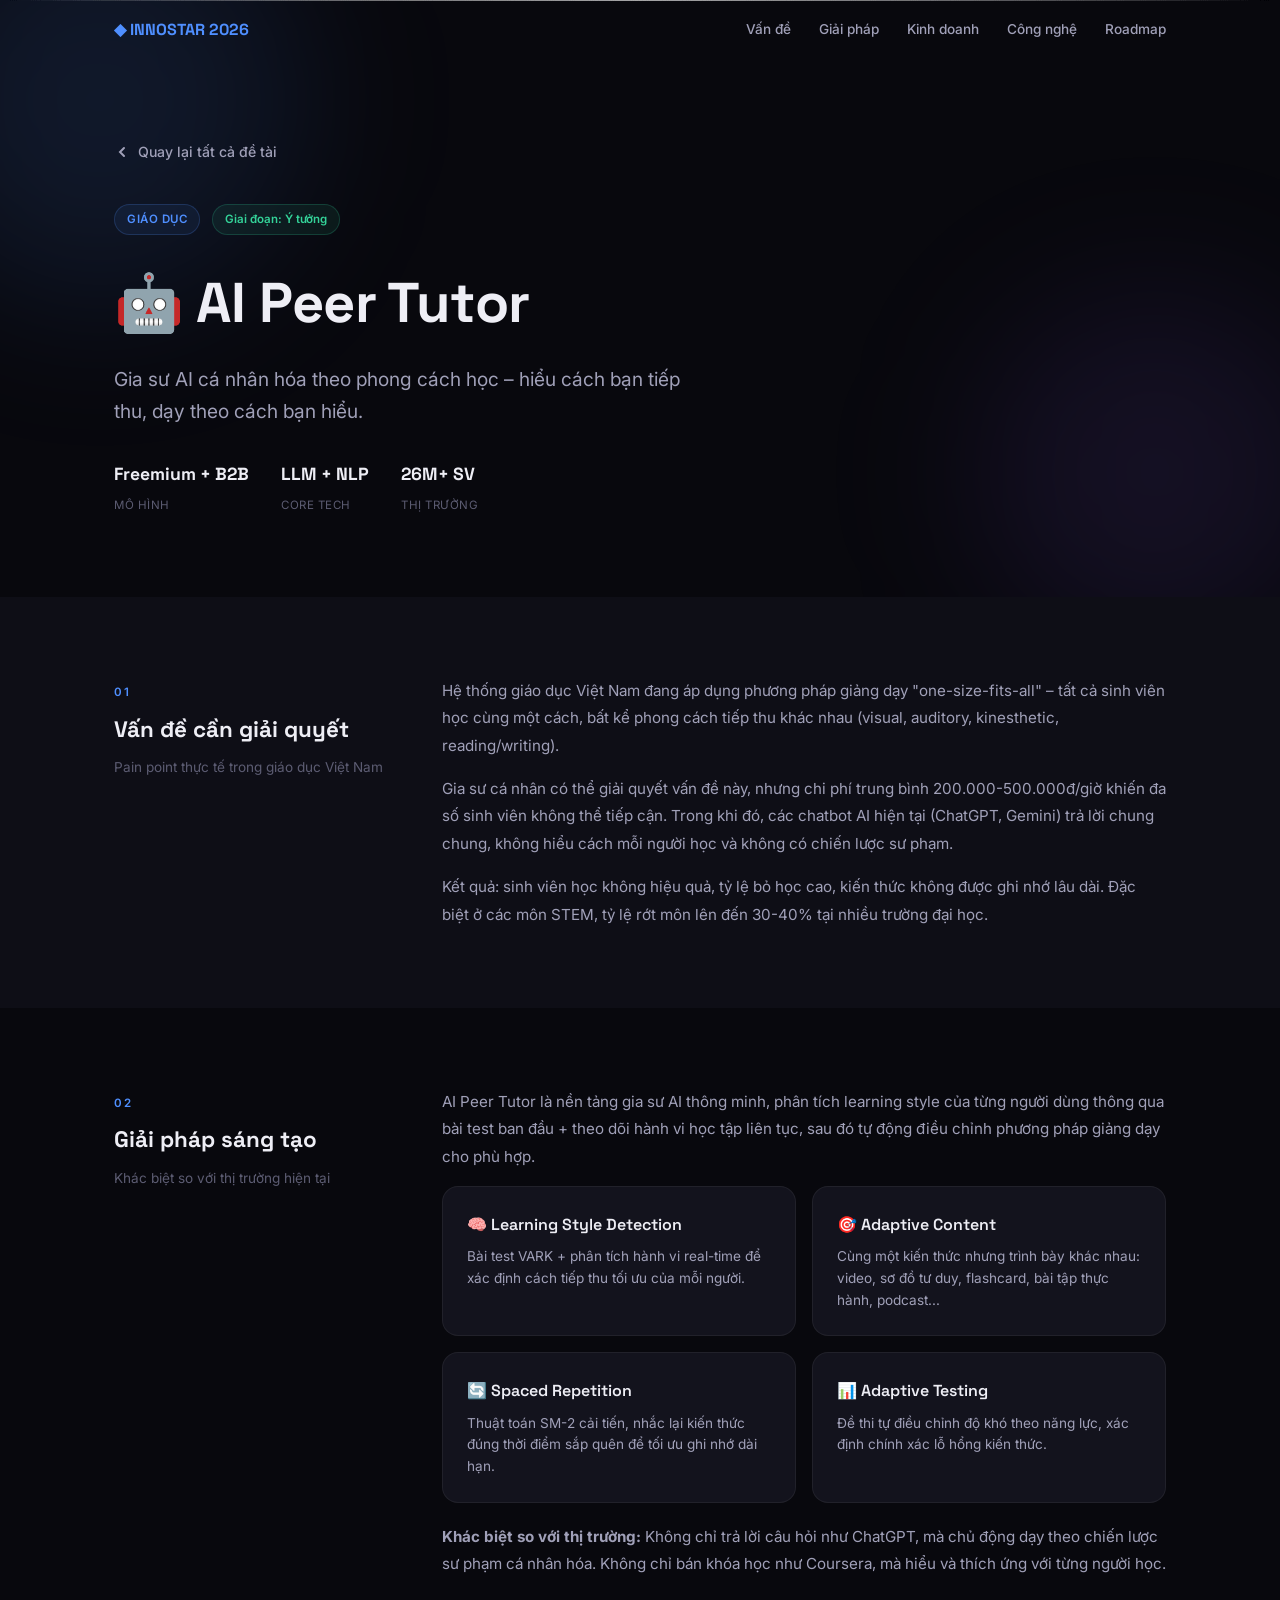
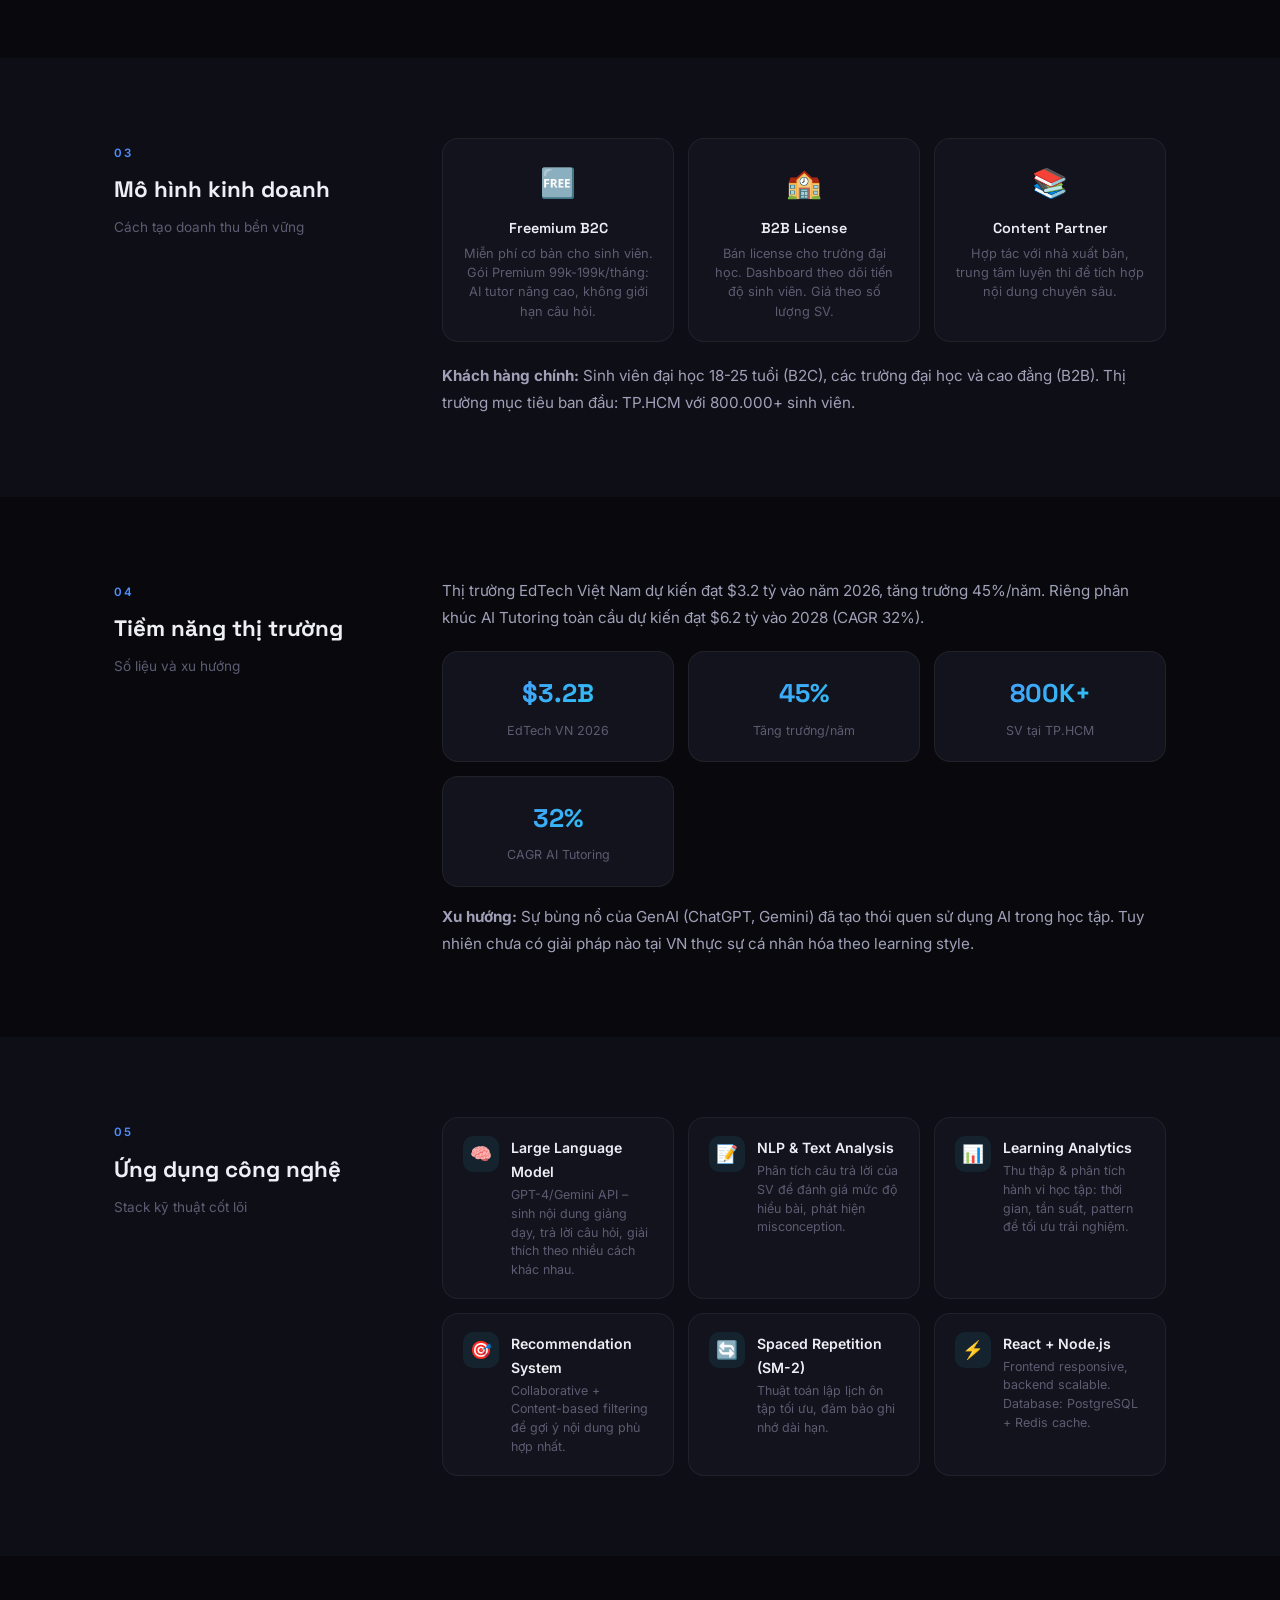
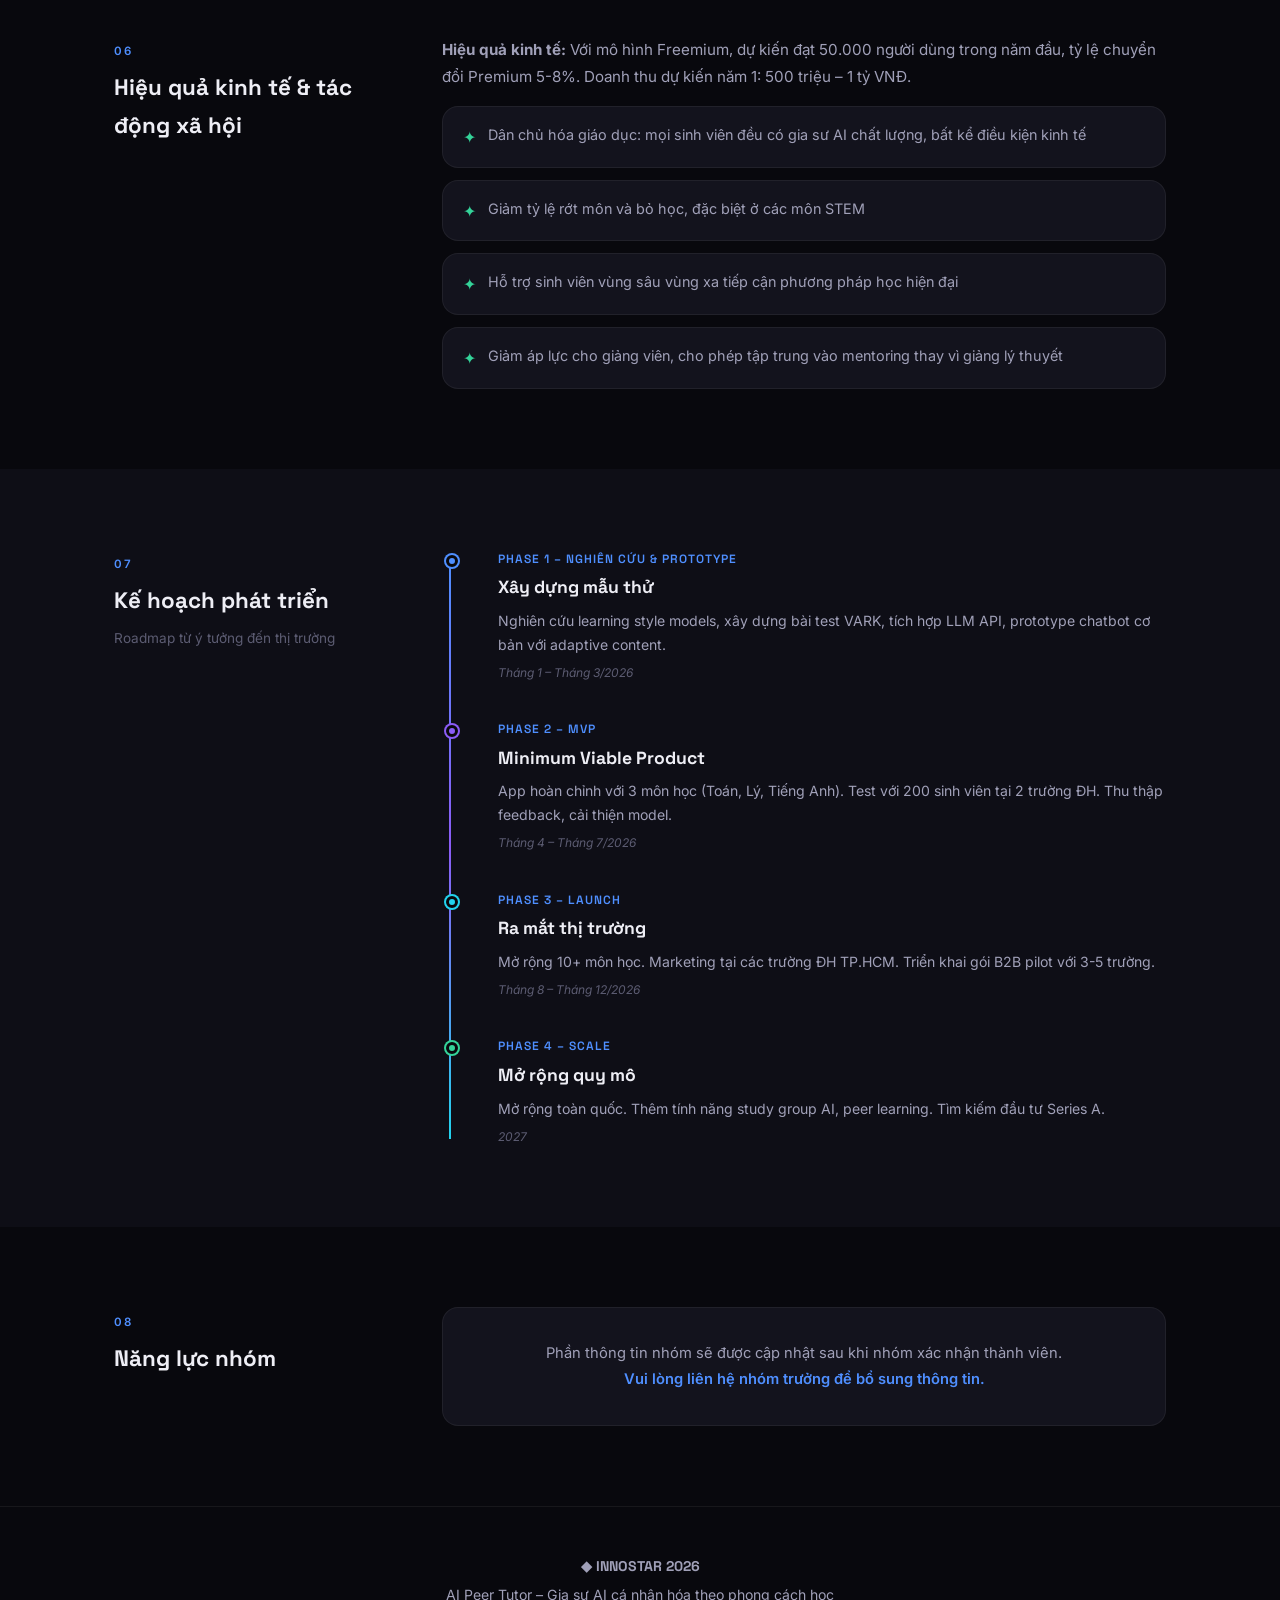
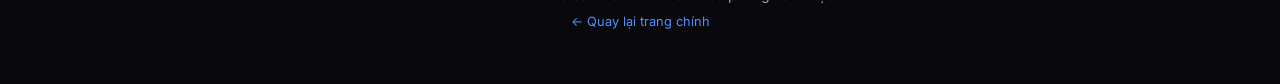
==== projects/ai-peer-tutor.html @ cddf1d6c "Multi-page site: landing + 5 project detail pages with full INNOSTAR form content" ====
<!doctype html>
<html lang="vi">
  <head>
    <meta charset="UTF-8" />
    <meta name="viewport" content="width=device-width, initial-scale=1.0" />
    <title>AI Peer Tutor – INNOSTAR 2026</title>
    <link rel="preconnect" href="https://fonts.googleapis.com" />
    <link rel="preconnect" href="https://fonts.gstatic.com" crossorigin />
    <link
      href="https://fonts.googleapis.com/css2?family=Space+Grotesk:wght@300;400;500;600;700&family=Inter:wght@300;400;500;600;700&display=swap"
      rel="stylesheet"
    />
    <link rel="stylesheet" href="../css/main.css" />
    <link rel="stylesheet" href="../css/project.css" />
  </head>
  <body>
    <div class="cursor-glow" id="cursorGlow"></div>
    <nav class="nav scrolled" id="nav">
      <div class="nav-inner container">
        <a href="../index.html" class="nav-brand">◆ INNOSTAR 2026</a>
        <div class="nav-links">
          <a href="#problem">Vấn đề</a>
          <a href="#solution">Giải pháp</a>
          <a href="#business">Kinh doanh</a>
          <a href="#tech">Công nghệ</a>
          <a href="#roadmap">Roadmap</a>
        </div>
      </div>
    </nav>

    <!-- Hero -->
    <section class="project-hero">
      <div class="hero-orbs">
        <div class="orb orb-1"></div>
        <div class="orb orb-2"></div>
      </div>
      <div class="container project-hero-content">
        <a href="../index.html" class="back-link">
          <svg width="16" height="16" viewBox="0 0 16 16" fill="none">
            <path
              d="M10 12L6 8l4-4"
              stroke="currentColor"
              stroke-width="2"
              stroke-linecap="round"
            />
          </svg>
          Quay lại tất cả đề tài
        </a>
        <div class="project-badge-row">
          <span class="project-field-badge">Giáo dục</span>
          <span class="project-stage-badge">Giai đoạn: Ý tưởng</span>
        </div>
        <h1>🤖 AI Peer Tutor</h1>
        <p class="project-tagline">
          Gia sư AI cá nhân hóa theo phong cách học – hiểu cách bạn tiếp thu,
          dạy theo cách bạn hiểu.
        </p>
        <div class="project-quick-stats">
          <div class="quick-stat">
            <span class="quick-stat-val">Freemium + B2B</span
            ><span class="quick-stat-lbl">Mô hình</span>
          </div>
          <div class="quick-stat">
            <span class="quick-stat-val">LLM + NLP</span
            ><span class="quick-stat-lbl">Core Tech</span>
          </div>
          <div class="quick-stat">
            <span class="quick-stat-val">26M+ SV</span
            ><span class="quick-stat-lbl">Thị trường</span>
          </div>
        </div>
      </div>
    </section>

    <!-- Vấn đề -->
    <section id="problem" class="content-section">
      <div class="container">
        <div class="section-grid">
          <div class="section-label-col">
            <span class="label">01</span>
            <h3>Vấn đề cần giải quyết</h3>
            <p>Pain point thực tế trong giáo dục Việt Nam</p>
          </div>
          <div class="section-content">
            <p>
              Hệ thống giáo dục Việt Nam đang áp dụng phương pháp giảng dạy
              "one-size-fits-all" – tất cả sinh viên học cùng một cách, bất kể
              phong cách tiếp thu khác nhau (visual, auditory, kinesthetic,
              reading/writing).
            </p>
            <p>
              Gia sư cá nhân có thể giải quyết vấn đề này, nhưng chi phí trung
              bình 200.000-500.000đ/giờ khiến đa số sinh viên không thể tiếp
              cận. Trong khi đó, các chatbot AI hiện tại (ChatGPT, Gemini) trả
              lời chung chung, không hiểu cách mỗi người học và không có chiến
              lược sư phạm.
            </p>
            <p>
              Kết quả: sinh viên học không hiệu quả, tỷ lệ bỏ học cao, kiến thức
              không được ghi nhớ lâu dài. Đặc biệt ở các môn STEM, tỷ lệ rớt môn
              lên đến 30-40% tại nhiều trường đại học.
            </p>
          </div>
        </div>
      </div>
    </section>

    <!-- Giải pháp -->
    <section id="solution" class="content-section">
      <div class="container">
        <div class="section-grid">
          <div class="section-label-col">
            <span class="label">02</span>
            <h3>Giải pháp sáng tạo</h3>
            <p>Khác biệt so với thị trường hiện tại</p>
          </div>
          <div class="section-content">
            <p>
              AI Peer Tutor là nền tảng gia sư AI thông minh, phân tích learning
              style của từng người dùng thông qua bài test ban đầu + theo dõi
              hành vi học tập liên tục, sau đó tự động điều chỉnh phương pháp
              giảng dạy cho phù hợp.
            </p>
            <div class="feature-grid">
              <div class="feature-card">
                <h4>🧠 Learning Style Detection</h4>
                <p>
                  Bài test VARK + phân tích hành vi real-time để xác định cách
                  tiếp thu tối ưu của mỗi người.
                </p>
              </div>
              <div class="feature-card">
                <h4>🎯 Adaptive Content</h4>
                <p>
                  Cùng một kiến thức nhưng trình bày khác nhau: video, sơ đồ tư
                  duy, flashcard, bài tập thực hành, podcast...
                </p>
              </div>
              <div class="feature-card">
                <h4>🔄 Spaced Repetition</h4>
                <p>
                  Thuật toán SM-2 cải tiến, nhắc lại kiến thức đúng thời điểm
                  sắp quên để tối ưu ghi nhớ dài hạn.
                </p>
              </div>
              <div class="feature-card">
                <h4>📊 Adaptive Testing</h4>
                <p>
                  Đề thi tự điều chỉnh độ khó theo năng lực, xác định chính xác
                  lỗ hổng kiến thức.
                </p>
              </div>
            </div>
            <p style="margin-top: 20px">
              <strong>Khác biệt so với thị trường:</strong> Không chỉ trả lời
              câu hỏi như ChatGPT, mà chủ động dạy theo chiến lược sư phạm cá
              nhân hóa. Không chỉ bán khóa học như Coursera, mà hiểu và thích
              ứng với từng người học.
            </p>
          </div>
        </div>
      </div>
    </section>

    <!-- Mô hình kinh doanh -->
    <section id="business" class="content-section">
      <div class="container">
        <div class="section-grid">
          <div class="section-label-col">
            <span class="label">03</span>
            <h3>Mô hình kinh doanh</h3>
            <p>Cách tạo doanh thu bền vững</p>
          </div>
          <div class="section-content">
            <div class="biz-grid">
              <div class="biz-card">
                <div class="biz-icon">🆓</div>
                <div class="biz-title">Freemium B2C</div>
                <div class="biz-desc">
                  Miễn phí cơ bản cho sinh viên. Gói Premium 99k-199k/tháng: AI
                  tutor nâng cao, không giới hạn câu hỏi.
                </div>
              </div>
              <div class="biz-card">
                <div class="biz-icon">🏫</div>
                <div class="biz-title">B2B License</div>
                <div class="biz-desc">
                  Bán license cho trường đại học. Dashboard theo dõi tiến độ
                  sinh viên. Giá theo số lượng SV.
                </div>
              </div>
              <div class="biz-card">
                <div class="biz-icon">📚</div>
                <div class="biz-title">Content Partner</div>
                <div class="biz-desc">
                  Hợp tác với nhà xuất bản, trung tâm luyện thi để tích hợp nội
                  dung chuyên sâu.
                </div>
              </div>
            </div>
            <p style="margin-top: 20px">
              <strong>Khách hàng chính:</strong> Sinh viên đại học 18-25 tuổi
              (B2C), các trường đại học và cao đẳng (B2B). Thị trường mục tiêu
              ban đầu: TP.HCM với 800.000+ sinh viên.
            </p>
          </div>
        </div>
      </div>
    </section>

    <!-- Tiềm năng thị trường -->
    <section class="content-section">
      <div class="container">
        <div class="section-grid">
          <div class="section-label-col">
            <span class="label">04</span>
            <h3>Tiềm năng thị trường</h3>
            <p>Số liệu và xu hướng</p>
          </div>
          <div class="section-content">
            <p>
              Thị trường EdTech Việt Nam dự kiến đạt $3.2 tỷ vào năm 2026, tăng
              trưởng 45%/năm. Riêng phân khúc AI Tutoring toàn cầu dự kiến đạt
              $6.2 tỷ vào 2028 (CAGR 32%).
            </p>
            <div class="market-highlights">
              <div class="market-card">
                <div class="market-val">$3.2B</div>
                <div class="market-lbl">EdTech VN 2026</div>
              </div>
              <div class="market-card">
                <div class="market-val">45%</div>
                <div class="market-lbl">Tăng trưởng/năm</div>
              </div>
              <div class="market-card">
                <div class="market-val">800K+</div>
                <div class="market-lbl">SV tại TP.HCM</div>
              </div>
              <div class="market-card">
                <div class="market-val">32%</div>
                <div class="market-lbl">CAGR AI Tutoring</div>
              </div>
            </div>
            <p style="margin-top: 16px">
              <strong>Xu hướng:</strong> Sự bùng nổ của GenAI (ChatGPT, Gemini)
              đã tạo thói quen sử dụng AI trong học tập. Tuy nhiên chưa có giải
              pháp nào tại VN thực sự cá nhân hóa theo learning style.
            </p>
          </div>
        </div>
      </div>
    </section>

    <!-- Công nghệ -->
    <section id="tech" class="content-section">
      <div class="container">
        <div class="section-grid">
          <div class="section-label-col">
            <span class="label">05</span>
            <h3>Ứng dụng công nghệ</h3>
            <p>Stack kỹ thuật cốt lõi</p>
          </div>
          <div class="section-content">
            <div class="tech-grid">
              <div class="tech-item">
                <div class="tech-icon">🧠</div>
                <div>
                  <div class="tech-name">Large Language Model</div>
                  <div class="tech-desc">
                    GPT-4/Gemini API – sinh nội dung giảng dạy, trả lời câu hỏi,
                    giải thích theo nhiều cách khác nhau.
                  </div>
                </div>
              </div>
              <div class="tech-item">
                <div class="tech-icon">📝</div>
                <div>
                  <div class="tech-name">NLP & Text Analysis</div>
                  <div class="tech-desc">
                    Phân tích câu trả lời của SV để đánh giá mức độ hiểu bài,
                    phát hiện misconception.
                  </div>
                </div>
              </div>
              <div class="tech-item">
                <div class="tech-icon">📊</div>
                <div>
                  <div class="tech-name">Learning Analytics</div>
                  <div class="tech-desc">
                    Thu thập & phân tích hành vi học tập: thời gian, tần suất,
                    pattern để tối ưu trải nghiệm.
                  </div>
                </div>
              </div>
              <div class="tech-item">
                <div class="tech-icon">🎯</div>
                <div>
                  <div class="tech-name">Recommendation System</div>
                  <div class="tech-desc">
                    Collaborative + Content-based filtering để gợi ý nội dung
                    phù hợp nhất.
                  </div>
                </div>
              </div>
              <div class="tech-item">
                <div class="tech-icon">🔄</div>
                <div>
                  <div class="tech-name">Spaced Repetition (SM-2)</div>
                  <div class="tech-desc">
                    Thuật toán lập lịch ôn tập tối ưu, đảm bảo ghi nhớ dài hạn.
                  </div>
                </div>
              </div>
              <div class="tech-item">
                <div class="tech-icon">⚡</div>
                <div>
                  <div class="tech-name">React + Node.js</div>
                  <div class="tech-desc">
                    Frontend responsive, backend scalable. Database: PostgreSQL
                    + Redis cache.
                  </div>
                </div>
              </div>
            </div>
          </div>
        </div>
      </div>
    </section>

    <!-- Hiệu quả & tác động -->
    <section class="content-section">
      <div class="container">
        <div class="section-grid">
          <div class="section-label-col">
            <span class="label">06</span>
            <h3>Hiệu quả kinh tế & tác động xã hội</h3>
          </div>
          <div class="section-content">
            <p>
              <strong>Hiệu quả kinh tế:</strong> Với mô hình Freemium, dự kiến
              đạt 50.000 người dùng trong năm đầu, tỷ lệ chuyển đổi Premium
              5-8%. Doanh thu dự kiến năm 1: 500 triệu – 1 tỷ VNĐ.
            </p>
            <ul class="impact-list">
              <li>
                Dân chủ hóa giáo dục: mọi sinh viên đều có gia sư AI chất lượng,
                bất kể điều kiện kinh tế
              </li>
              <li>Giảm tỷ lệ rớt môn và bỏ học, đặc biệt ở các môn STEM</li>
              <li>
                Hỗ trợ sinh viên vùng sâu vùng xa tiếp cận phương pháp học hiện
                đại
              </li>
              <li>
                Giảm áp lực cho giảng viên, cho phép tập trung vào mentoring
                thay vì giảng lý thuyết
              </li>
            </ul>
          </div>
        </div>
      </div>
    </section>

    <!-- Roadmap -->
    <section id="roadmap" class="content-section">
      <div class="container">
        <div class="section-grid">
          <div class="section-label-col">
            <span class="label">07</span>
            <h3>Kế hoạch phát triển</h3>
            <p>Roadmap từ ý tưởng đến thị trường</p>
          </div>
          <div class="section-content">
            <div class="roadmap">
              <div class="roadmap-item">
                <div class="roadmap-phase">
                  Phase 1 – Nghiên cứu & Prototype
                </div>
                <div class="roadmap-title">Xây dựng mẫu thử</div>
                <div class="roadmap-desc">
                  Nghiên cứu learning style models, xây dựng bài test VARK, tích
                  hợp LLM API, prototype chatbot cơ bản với adaptive content.
                </div>
                <div class="roadmap-time">Tháng 1 – Tháng 3/2026</div>
              </div>
              <div class="roadmap-item">
                <div class="roadmap-phase">Phase 2 – MVP</div>
                <div class="roadmap-title">Minimum Viable Product</div>
                <div class="roadmap-desc">
                  App hoàn chỉnh với 3 môn học (Toán, Lý, Tiếng Anh). Test với
                  200 sinh viên tại 2 trường ĐH. Thu thập feedback, cải thiện
                  model.
                </div>
                <div class="roadmap-time">Tháng 4 – Tháng 7/2026</div>
              </div>
              <div class="roadmap-item">
                <div class="roadmap-phase">Phase 3 – Launch</div>
                <div class="roadmap-title">Ra mắt thị trường</div>
                <div class="roadmap-desc">
                  Mở rộng 10+ môn học. Marketing tại các trường ĐH TP.HCM. Triển
                  khai gói B2B pilot với 3-5 trường.
                </div>
                <div class="roadmap-time">Tháng 8 – Tháng 12/2026</div>
              </div>
              <div class="roadmap-item">
                <div class="roadmap-phase">Phase 4 – Scale</div>
                <div class="roadmap-title">Mở rộng quy mô</div>
                <div class="roadmap-desc">
                  Mở rộng toàn quốc. Thêm tính năng study group AI, peer
                  learning. Tìm kiếm đầu tư Series A.
                </div>
                <div class="roadmap-time">2027</div>
              </div>
            </div>
          </div>
        </div>
      </div>
    </section>

    <!-- Team -->
    <section id="team" class="content-section">
      <div class="container">
        <div class="section-grid">
          <div class="section-label-col">
            <span class="label">08</span>
            <h3>Năng lực nhóm</h3>
          </div>
          <div class="section-content">
            <div class="team-note">
              <p>
                Phần thông tin nhóm sẽ được cập nhật sau khi nhóm xác nhận thành
                viên.<br /><span class="highlight"
                  >Vui lòng liên hệ nhóm trưởng để bổ sung thông tin.</span
                >
              </p>
            </div>
          </div>
        </div>
      </div>
    </section>

    <footer class="footer">
      <div class="container">
        <p class="footer-brand">◆ INNOSTAR 2026</p>
        <p>AI Peer Tutor – Gia sư AI cá nhân hóa theo phong cách học</p>
        <p class="footer-sub">
          <a href="../index.html" style="color: var(--blue)"
            >← Quay lại trang chính</a
          >
        </p>
      </div>
    </footer>
    <script src="../js/main.js"></script>
  </body>
</html>
---- css/main.css ----
/* ===== RESET & VARIABLES ===== */
*,
*::before,
*::after {
  margin: 0;
  padding: 0;
  box-sizing: border-box;
}

:root {
  --font-head: "Space Grotesk", sans-serif;
  --font-body: "Inter", sans-serif;
  --bg: #08080d;
  --bg-2: #0e0e16;
  --bg-card: #13131d;
  --bg-card-h: #1a1a28;
  --text: #eeeef5;
  --text-2: #a0a0b8;
  --text-3: #5c5c72;
  --blue: #4f8fff;
  --purple: #8b5cf6;
  --cyan: #22d3ee;
  --green: #34d399;
  --orange: #fb923c;
  --border: rgba(255, 255, 255, 0.06);
  --border-h: rgba(255, 255, 255, 0.12);
  --radius: 16px;
  --radius-lg: 24px;
}

html {
  scroll-behavior: smooth;
  -webkit-font-smoothing: antialiased;
}
body {
  font-family: var(--font-body);
  background: var(--bg);
  color: var(--text);
  line-height: 1.7;
  overflow-x: hidden;
}
.container {
  max-width: 1100px;
  margin: 0 auto;
  padding: 0 24px;
}
a {
  text-decoration: none;
  color: inherit;
}

/* ===== CURSOR GLOW ===== */
.cursor-glow {
  position: fixed;
  width: 500px;
  height: 500px;
  border-radius: 50%;
  background: radial-gradient(
    circle,
    rgba(79, 143, 255, 0.05) 0%,
    transparent 70%
  );
  pointer-events: none;
  z-index: 0;
  transform: translate(-50%, -50%);
  opacity: 0;
  transition: opacity 0.3s;
}
body:hover .cursor-glow {
  opacity: 1;
}

/* ===== NAV ===== */
.nav {
  position: fixed;
  top: 0;
  left: 0;
  right: 0;
  z-index: 100;
  padding: 16px 0;
  transition: all 0.3s;
}
.nav.scrolled {
  background: rgba(8, 8, 13, 0.9);
  backdrop-filter: blur(20px);
  border-bottom: 1px solid var(--border);
  padding: 12px 0;
}
.nav-inner {
  display: flex;
  align-items: center;
  justify-content: space-between;
}
.nav-brand {
  font-family: var(--font-head);
  font-weight: 700;
  font-size: 1rem;
  color: var(--blue);
}
.nav-links {
  display: flex;
  gap: 28px;
}
.nav-links a {
  font-size: 0.85rem;
  color: var(--text-2);
  font-weight: 500;
  transition: color 0.2s;
}
.nav-links a:hover {
  color: var(--text);
}

/* ===== HERO ===== */
.hero {
  min-height: 100vh;
  display: flex;
  align-items: center;
  justify-content: center;
  text-align: center;
  padding: 120px 24px 80px;
  position: relative;
  overflow: hidden;
}
.hero-particles {
  position: absolute;
  inset: 0;
}
.hero-particles .particle {
  position: absolute;
  width: 2px;
  height: 2px;
  border-radius: 50%;
  opacity: 0;
  animation: floatP 10s infinite;
}
@keyframes floatP {
  0% {
    opacity: 0;
    transform: translateY(100vh) scale(0);
  }
  10% {
    opacity: 0.5;
  }
  90% {
    opacity: 0.5;
  }
  100% {
    opacity: 0;
    transform: translateY(-50px) scale(1);
  }
}
.hero-orbs {
  position: absolute;
  inset: 0;
  overflow: hidden;
}
.orb {
  position: absolute;
  border-radius: 50%;
  filter: blur(80px);
  animation: orbFloat 12s ease-in-out infinite alternate;
}
.orb-1 {
  width: 400px;
  height: 400px;
  background: rgba(79, 143, 255, 0.12);
  top: -100px;
  left: -100px;
}
.orb-2 {
  width: 350px;
  height: 350px;
  background: rgba(139, 92, 246, 0.1);
  bottom: -50px;
  right: -50px;
  animation-delay: 4s;
}
.orb-3 {
  width: 250px;
  height: 250px;
  background: rgba(34, 211, 238, 0.08);
  top: 50%;
  left: 60%;
  animation-delay: 8s;
}
@keyframes orbFloat {
  0% {
    transform: translate(0, 0);
  }
  100% {
    transform: translate(30px, -30px);
  }
}

.hero-content {
  position: relative;
  z-index: 1;
  max-width: 750px;
}
.hero-badge {
  display: inline-flex;
  align-items: center;
  gap: 8px;
  padding: 8px 18px;
  background: rgba(79, 143, 255, 0.08);
  border: 1px solid rgba(79, 143, 255, 0.2);
  border-radius: 100px;
  font-size: 0.8rem;
  font-weight: 500;
  color: var(--blue);
  margin-bottom: 28px;
}
.pulse-dot {
  width: 6px;
  height: 6px;
  background: var(--blue);
  border-radius: 50%;
  animation: pulse 2s infinite;
}
@keyframes pulse {
  0%,
  100% {
    opacity: 1;
    transform: scale(1);
  }
  50% {
    opacity: 0.4;
    transform: scale(1.6);
  }
}

.hero h1 {
  font-family: var(--font-head);
  font-size: clamp(2.5rem, 6.5vw, 4.5rem);
  font-weight: 700;
  line-height: 1.1;
  margin-bottom: 20px;
  letter-spacing: -0.02em;
}
.gradient-text {
  background: linear-gradient(135deg, var(--blue), var(--purple));
  -webkit-background-clip: text;
  -webkit-text-fill-color: transparent;
  background-clip: text;
}
.hero-desc {
  font-size: 1.1rem;
  color: var(--text-2);
  max-width: 550px;
  margin: 0 auto 36px;
  line-height: 1.8;
}

.btn {
  display: inline-flex;
  align-items: center;
  gap: 8px;
  padding: 14px 28px;
  border-radius: 12px;
  font-size: 0.92rem;
  font-weight: 600;
  transition: all 0.25s cubic-bezier(0.4, 0, 0.2, 1);
}
.btn-primary {
  background: linear-gradient(135deg, var(--blue), var(--purple));
  color: #fff;
  box-shadow: 0 4px 20px rgba(79, 143, 255, 0.25);
}
.btn-primary:hover {
  transform: translateY(-2px);
  box-shadow: 0 8px 32px rgba(79, 143, 255, 0.35);
}
.btn-outline {
  border: 1px solid var(--border-h);
  color: var(--text);
  background: rgba(255, 255, 255, 0.03);
}
.btn-outline:hover {
  background: rgba(255, 255, 255, 0.07);
  border-color: rgba(255, 255, 255, 0.2);
}

.scroll-hint {
  position: absolute;
  bottom: 32px;
  left: 50%;
  transform: translateX(-50%);
  display: flex;
  flex-direction: column;
  align-items: center;
  gap: 8px;
}
.scroll-mouse {
  width: 22px;
  height: 36px;
  border: 2px solid var(--border-h);
  border-radius: 11px;
  display: flex;
  justify-content: center;
  padding-top: 6px;
}
.scroll-dot {
  width: 3px;
  height: 8px;
  background: var(--blue);
  border-radius: 3px;
  animation: scrollB 2s infinite;
}
@keyframes scrollB {
  0%,
  100% {
    transform: translateY(0);
    opacity: 1;
  }
  50% {
    transform: translateY(10px);
    opacity: 0.3;
  }
}

/* ===== SECTIONS ===== */
.section {
  padding: 120px 0;
  position: relative;
}
.section::before {
  content: "";
  position: absolute;
  top: 0;
  left: 0;
  right: 0;
  height: 1px;
  background: linear-gradient(90deg, transparent, var(--border-h), transparent);
}
.label {
  display: inline-block;
  font-size: 0.72rem;
  font-weight: 600;
  text-transform: uppercase;
  letter-spacing: 2px;
  color: var(--blue);
  margin-bottom: 12px;
}
.section-head {
  text-align: center;
  margin-bottom: 56px;
}
.section-head h2 {
  font-family: var(--font-head);
  font-size: 2.2rem;
  font-weight: 700;
  margin-bottom: 12px;
}
.section-head p {
  color: var(--text-2);
  max-width: 500px;
  margin: 0 auto;
  font-size: 0.95rem;
}

/* ===== ABOUT ===== */
.about-grid {
  display: grid;
  grid-template-columns: 1fr 1fr;
  gap: 56px;
  align-items: center;
}
.about-text h2 {
  font-family: var(--font-head);
  font-size: 2rem;
  font-weight: 700;
  margin-bottom: 16px;
}
.about-text p {
  color: var(--text-2);
  margin-bottom: 12px;
  font-size: 0.95rem;
}
.about-stats {
  display: grid;
  grid-template-columns: 1fr 1fr;
  gap: 14px;
}
.stat-card {
  background: var(--bg-card);
  border: 1px solid var(--border);
  border-radius: var(--radius);
  padding: 24px 20px;
  text-align: center;
  transition: all 0.3s;
}
.stat-card:hover {
  border-color: var(--border-h);
  transform: translateY(-3px);
}
.stat-val {
  font-family: var(--font-head);
  font-size: 1.8rem;
  font-weight: 700;
  background: linear-gradient(135deg, var(--blue), var(--cyan));
  -webkit-background-clip: text;
  -webkit-text-fill-color: transparent;
  background-clip: text;
}
.stat-lbl {
  font-size: 0.8rem;
  color: var(--text-3);
  margin-top: 4px;
}

/* ===== PROJECTS GRID ===== */
.projects-grid {
  display: grid;
  grid-template-columns: repeat(auto-fit, minmax(300px, 1fr));
  gap: 20px;
}
.project-card {
  position: relative;
  display: flex;
  flex-direction: column;
  padding: 32px 28px;
  background: var(--bg-card);
  border: 1px solid var(--border);
  border-radius: var(--radius-lg);
  overflow: hidden;
  transition: all 0.4s cubic-bezier(0.4, 0, 0.2, 1);
}
.project-card:hover {
  border-color: var(--border-h);
  transform: translateY(-6px);
  box-shadow: 0 20px 60px rgba(0, 0, 0, 0.4);
}
.project-card:hover .card-glow {
  opacity: 1;
}
.project-card:hover .card-arrow {
  transform: translateX(4px);
  opacity: 1;
}
.card-glow {
  position: absolute;
  inset: 0;
  background: radial-gradient(
    ellipse at 50% 0%,
    rgba(79, 143, 255, 0.06),
    transparent 70%
  );
  opacity: 0;
  transition: opacity 0.4s;
}
.card-number {
  font-family: var(--font-head);
  font-size: 4rem;
  font-weight: 700;
  color: rgba(255, 255, 255, 0.03);
  line-height: 1;
  margin-bottom: -12px;
  position: relative;
  z-index: 1;
}
.card-icon {
  font-size: 2.4rem;
  margin-bottom: 16px;
  position: relative;
  z-index: 1;
}
.project-card h3 {
  font-family: var(--font-head);
  font-size: 1.3rem;
  font-weight: 700;
  margin-bottom: 8px;
  position: relative;
  z-index: 1;
}
.project-card p {
  font-size: 0.88rem;
  color: var(--text-2);
  line-height: 1.6;
  margin-bottom: 16px;
  position: relative;
  z-index: 1;
  flex: 1;
}
.card-tags {
  display: flex;
  flex-wrap: wrap;
  gap: 6px;
  margin-bottom: 16px;
  position: relative;
  z-index: 1;
}
.card-tags span {
  padding: 4px 10px;
  background: rgba(34, 211, 238, 0.06);
  border: 1px solid rgba(34, 211, 238, 0.15);
  border-radius: 6px;
  font-size: 0.72rem;
  font-weight: 500;
  color: var(--cyan);
}
.card-badge {
  position: absolute;
  top: 20px;
  right: 20px;
  font-size: 0.65rem;
  font-weight: 600;
  padding: 4px 10px;
  border-radius: 100px;
  text-transform: uppercase;
  letter-spacing: 0.5px;
}
.badge-green {
  background: rgba(52, 211, 153, 0.1);
  color: var(--green);
  border: 1px solid rgba(52, 211, 153, 0.25);
}
.badge-orange {
  background: rgba(251, 146, 60, 0.1);
  color: var(--orange);
  border: 1px solid rgba(251, 146, 60, 0.25);
}
.card-arrow {
  position: absolute;
  bottom: 28px;
  right: 28px;
  font-size: 1.4rem;
  color: var(--blue);
  opacity: 0.3;
  transition: all 0.3s;
  transform: translateX(0);
}

/* ===== FOOTER ===== */
.footer {
  padding: 48px 0;
  border-top: 1px solid var(--border);
  text-align: center;
}
.footer-brand {
  font-family: var(--font-head);
  font-weight: 700;
  color: var(--blue);
  margin-bottom: 8px;
}
.footer p {
  color: var(--text-2);
  font-size: 0.88rem;
  margin-bottom: 4px;
}
.footer-sub {
  color: var(--text-3) !important;
  font-size: 0.8rem !important;
}

/* ===== ANIMATIONS ===== */
[data-animate] {
  opacity: 0;
  transform: translateY(28px);
  transition: all 0.7s cubic-bezier(0.4, 0, 0.2, 1);
}
[data-animate="fade-right"] {
  transform: translateX(-28px);
}
[data-animate="fade-left"] {
  transform: translateX(28px);
}
[data-animate].visible {
  opacity: 1;
  transform: translate(0, 0);
}

/* ===== RESPONSIVE ===== */
@media (max-width: 768px) {
  .about-grid {
    grid-template-columns: 1fr;
    gap: 36px;
  }
  .projects-grid {
    grid-template-columns: 1fr;
  }
  .nav-links {
    display: none;
  }
  .hero h1 {
    font-size: 2.2rem;
  }
}
---- css/project.css ----
/* ===== PROJECT DETAIL PAGE STYLES ===== */
/* Inherits from main.css variables */

.back-link {
  display: inline-flex;
  align-items: center;
  gap: 8px;
  color: var(--text-2);
  font-size: 0.88rem;
  font-weight: 500;
  margin-bottom: 40px;
  transition: color 0.2s;
}
.back-link:hover {
  color: var(--blue);
}
.back-link svg {
  transition: transform 0.2s;
}
.back-link:hover svg {
  transform: translateX(-3px);
}

/* Project Hero */
.project-hero {
  padding: 140px 0 80px;
  position: relative;
  overflow: hidden;
}
.project-hero .hero-orbs {
  position: absolute;
  inset: 0;
  overflow: hidden;
}
.project-hero-content {
  position: relative;
  z-index: 1;
}
.project-badge-row {
  display: flex;
  align-items: center;
  gap: 12px;
  margin-bottom: 20px;
  flex-wrap: wrap;
}
.project-field-badge {
  font-size: 0.72rem;
  font-weight: 600;
  padding: 5px 12px;
  border-radius: 100px;
  background: rgba(79, 143, 255, 0.08);
  border: 1px solid rgba(79, 143, 255, 0.2);
  color: var(--blue);
  text-transform: uppercase;
  letter-spacing: 0.5px;
}
.project-stage-badge {
  font-size: 0.72rem;
  font-weight: 600;
  padding: 5px 12px;
  border-radius: 100px;
  background: rgba(52, 211, 153, 0.08);
  border: 1px solid rgba(52, 211, 153, 0.2);
  color: var(--green);
}

.project-hero h1 {
  font-family: var(--font-head);
  font-size: clamp(2.2rem, 5vw, 3.5rem);
  font-weight: 700;
  margin-bottom: 12px;
  letter-spacing: -0.01em;
}
.project-tagline {
  font-size: 1.2rem;
  color: var(--text-2);
  max-width: 600px;
  margin-bottom: 32px;
  line-height: 1.7;
}

.project-quick-stats {
  display: flex;
  gap: 32px;
  flex-wrap: wrap;
}
.quick-stat {
  text-align: left;
}
.quick-stat-val {
  display: block;
  font-family: var(--font-head);
  font-size: 1.1rem;
  font-weight: 700;
  color: var(--text);
}
.quick-stat-lbl {
  font-size: 0.72rem;
  color: var(--text-3);
  text-transform: uppercase;
  letter-spacing: 0.5px;
}

/* Content Sections */
.content-section {
  padding: 80px 0;
}
.content-section:nth-child(even) {
  background: var(--bg-2);
}
.content-section::before {
  content: "";
  position: absolute;
  top: 0;
  left: 0;
  right: 0;
  height: 1px;
  background: linear-gradient(90deg, transparent, var(--border-h), transparent);
}

.section-grid {
  display: grid;
  grid-template-columns: 280px 1fr;
  gap: 48px;
  align-items: start;
}
.section-label-col {
  position: sticky;
  top: 100px;
}
.section-label-col .label {
  margin-bottom: 8px;
}
.section-label-col h3 {
  font-family: var(--font-head);
  font-size: 1.4rem;
  font-weight: 700;
  margin-bottom: 8px;
}
.section-label-col p {
  font-size: 0.85rem;
  color: var(--text-3);
  line-height: 1.6;
}

.section-content p {
  color: var(--text-2);
  font-size: 0.95rem;
  line-height: 1.8;
  margin-bottom: 16px;
}
.section-content p:last-child {
  margin-bottom: 0;
}

/* Feature Cards */
.feature-grid {
  display: grid;
  grid-template-columns: repeat(auto-fit, minmax(250px, 1fr));
  gap: 16px;
}
.feature-card {
  padding: 24px;
  background: var(--bg-card);
  border: 1px solid var(--border);
  border-radius: var(--radius);
  transition: all 0.3s;
}
.feature-card:hover {
  border-color: var(--border-h);
  transform: translateY(-3px);
}
.feature-card h4 {
  font-family: var(--font-head);
  font-size: 1rem;
  font-weight: 600;
  margin-bottom: 8px;
  color: var(--text);
}
.feature-card p {
  font-size: 0.85rem;
  color: var(--text-2);
  line-height: 1.6;
  margin: 0;
}

/* Tech Stack */
.tech-grid {
  display: grid;
  grid-template-columns: repeat(auto-fit, minmax(220px, 1fr));
  gap: 14px;
}
.tech-item {
  display: flex;
  align-items: flex-start;
  gap: 12px;
  padding: 18px 20px;
  background: var(--bg-card);
  border: 1px solid var(--border);
  border-radius: var(--radius);
  transition: all 0.3s;
}
.tech-item:hover {
  border-color: rgba(34, 211, 238, 0.2);
  transform: translateY(-2px);
}
.tech-icon {
  width: 36px;
  height: 36px;
  display: flex;
  align-items: center;
  justify-content: center;
  background: rgba(34, 211, 238, 0.08);
  border-radius: 10px;
  font-size: 1.1rem;
  flex-shrink: 0;
}
.tech-name {
  font-weight: 600;
  font-size: 0.88rem;
  margin-bottom: 2px;
}
.tech-desc {
  font-size: 0.78rem;
  color: var(--text-3);
  line-height: 1.5;
}

/* Business Model */
.biz-grid {
  display: grid;
  grid-template-columns: repeat(auto-fit, minmax(200px, 1fr));
  gap: 14px;
}
.biz-card {
  padding: 20px;
  background: var(--bg-card);
  border: 1px solid var(--border);
  border-radius: var(--radius);
  text-align: center;
  transition: all 0.3s;
}
.biz-card:hover {
  border-color: var(--border-h);
  transform: translateY(-2px);
}
.biz-icon {
  font-size: 1.8rem;
  margin-bottom: 8px;
}
.biz-title {
  font-family: var(--font-head);
  font-size: 0.9rem;
  font-weight: 600;
  margin-bottom: 4px;
}
.biz-desc {
  font-size: 0.8rem;
  color: var(--text-3);
  line-height: 1.5;
}

/* Roadmap */
.roadmap {
  position: relative;
  padding-left: 32px;
}
.roadmap::before {
  content: "";
  position: absolute;
  left: 7px;
  top: 8px;
  bottom: 8px;
  width: 2px;
  background: linear-gradient(180deg, var(--blue), var(--purple), var(--cyan));
}
.roadmap-item {
  position: relative;
  padding: 0 0 36px 24px;
}
.roadmap-item:last-child {
  padding-bottom: 0;
}
.roadmap-item::before {
  content: "";
  position: absolute;
  left: -28px;
  top: 6px;
  width: 12px;
  height: 12px;
  border-radius: 50%;
  background: var(--blue);
  border: 3px solid var(--bg);
  box-shadow: 0 0 0 2px var(--blue);
}
.roadmap-item:nth-child(2)::before {
  background: var(--purple);
  box-shadow: 0 0 0 2px var(--purple);
}
.roadmap-item:nth-child(3)::before {
  background: var(--cyan);
  box-shadow: 0 0 0 2px var(--cyan);
}
.roadmap-item:nth-child(4)::before {
  background: var(--green);
  box-shadow: 0 0 0 2px var(--green);
}
.roadmap-phase {
  font-family: var(--font-head);
  font-size: 0.75rem;
  font-weight: 600;
  text-transform: uppercase;
  letter-spacing: 1px;
  color: var(--blue);
  margin-bottom: 4px;
}
.roadmap-title {
  font-family: var(--font-head);
  font-size: 1.1rem;
  font-weight: 700;
  margin-bottom: 6px;
}
.roadmap-desc {
  font-size: 0.88rem;
  color: var(--text-2);
  line-height: 1.7;
}
.roadmap-time {
  font-size: 0.75rem;
  color: var(--text-3);
  margin-top: 6px;
  font-style: italic;
}

/* Market Stats */
.market-highlights {
  display: grid;
  grid-template-columns: repeat(auto-fit, minmax(180px, 1fr));
  gap: 14px;
  margin-top: 20px;
}
.market-card {
  padding: 20px;
  background: var(--bg-card);
  border: 1px solid var(--border);
  border-radius: var(--radius);
  text-align: center;
}
.market-val {
  font-family: var(--font-head);
  font-size: 1.6rem;
  font-weight: 700;
  background: linear-gradient(135deg, var(--blue), var(--cyan));
  -webkit-background-clip: text;
  -webkit-text-fill-color: transparent;
  background-clip: text;
}
.market-lbl {
  font-size: 0.78rem;
  color: var(--text-3);
  margin-top: 4px;
}

/* Social Impact */
.impact-list {
  list-style: none;
  display: flex;
  flex-direction: column;
  gap: 12px;
}
.impact-list li {
  display: flex;
  align-items: flex-start;
  gap: 12px;
  padding: 16px 20px;
  background: var(--bg-card);
  border: 1px solid var(--border);
  border-radius: var(--radius);
  font-size: 0.9rem;
  color: var(--text-2);
  line-height: 1.6;
}
.impact-list li::before {
  content: "✦";
  color: var(--green);
  font-size: 1rem;
  flex-shrink: 0;
  margin-top: 2px;
}

/* Team placeholder */
.team-note {
  padding: 32px;
  background: var(--bg-card);
  border: 1px solid var(--border);
  border-radius: var(--radius);
  text-align: center;
}
.team-note p {
  color: var(--text-2);
  font-size: 0.92rem;
}
.team-note .highlight {
  color: var(--blue);
  font-weight: 600;
}

/* Responsive */
@media (max-width: 768px) {
  .section-grid {
    grid-template-columns: 1fr;
    gap: 24px;
  }
  .section-label-col {
    position: static;
  }
  .project-quick-stats {
    gap: 20px;
  }
  .roadmap {
    padding-left: 24px;
  }
}
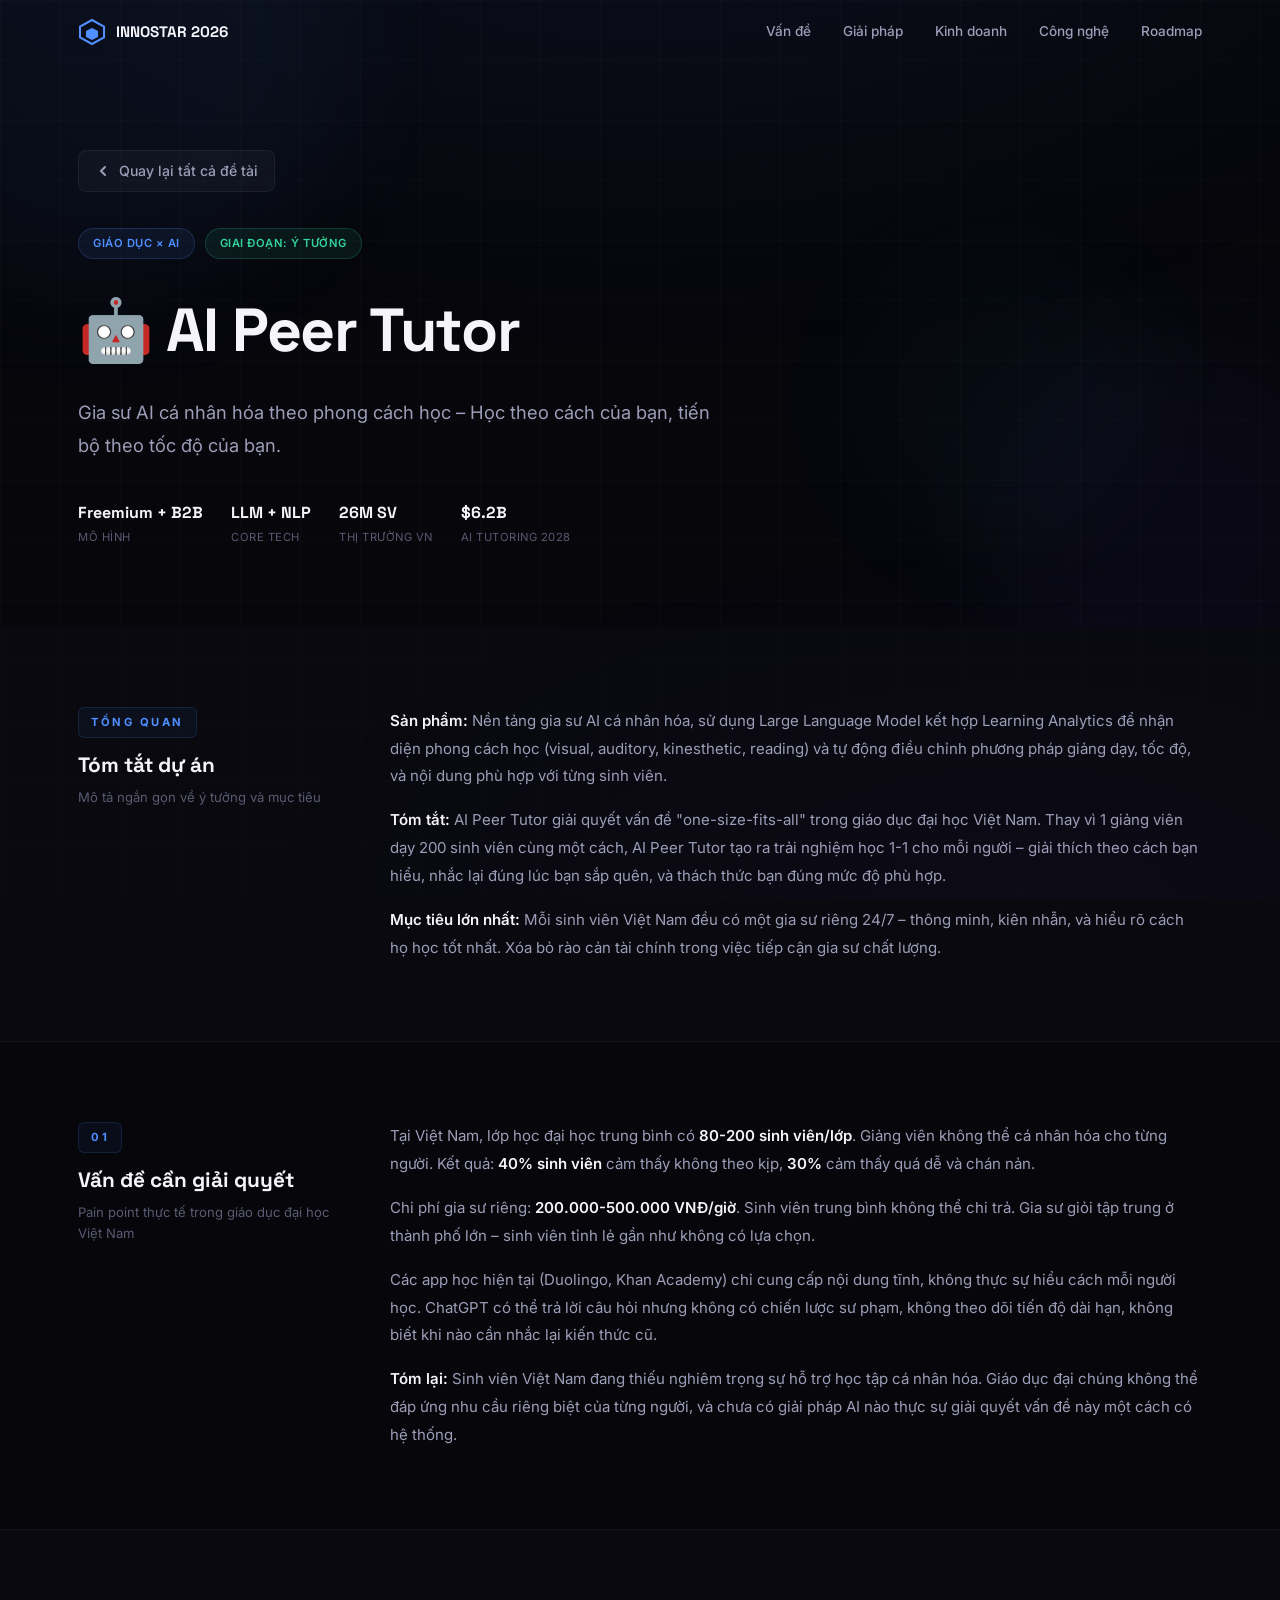
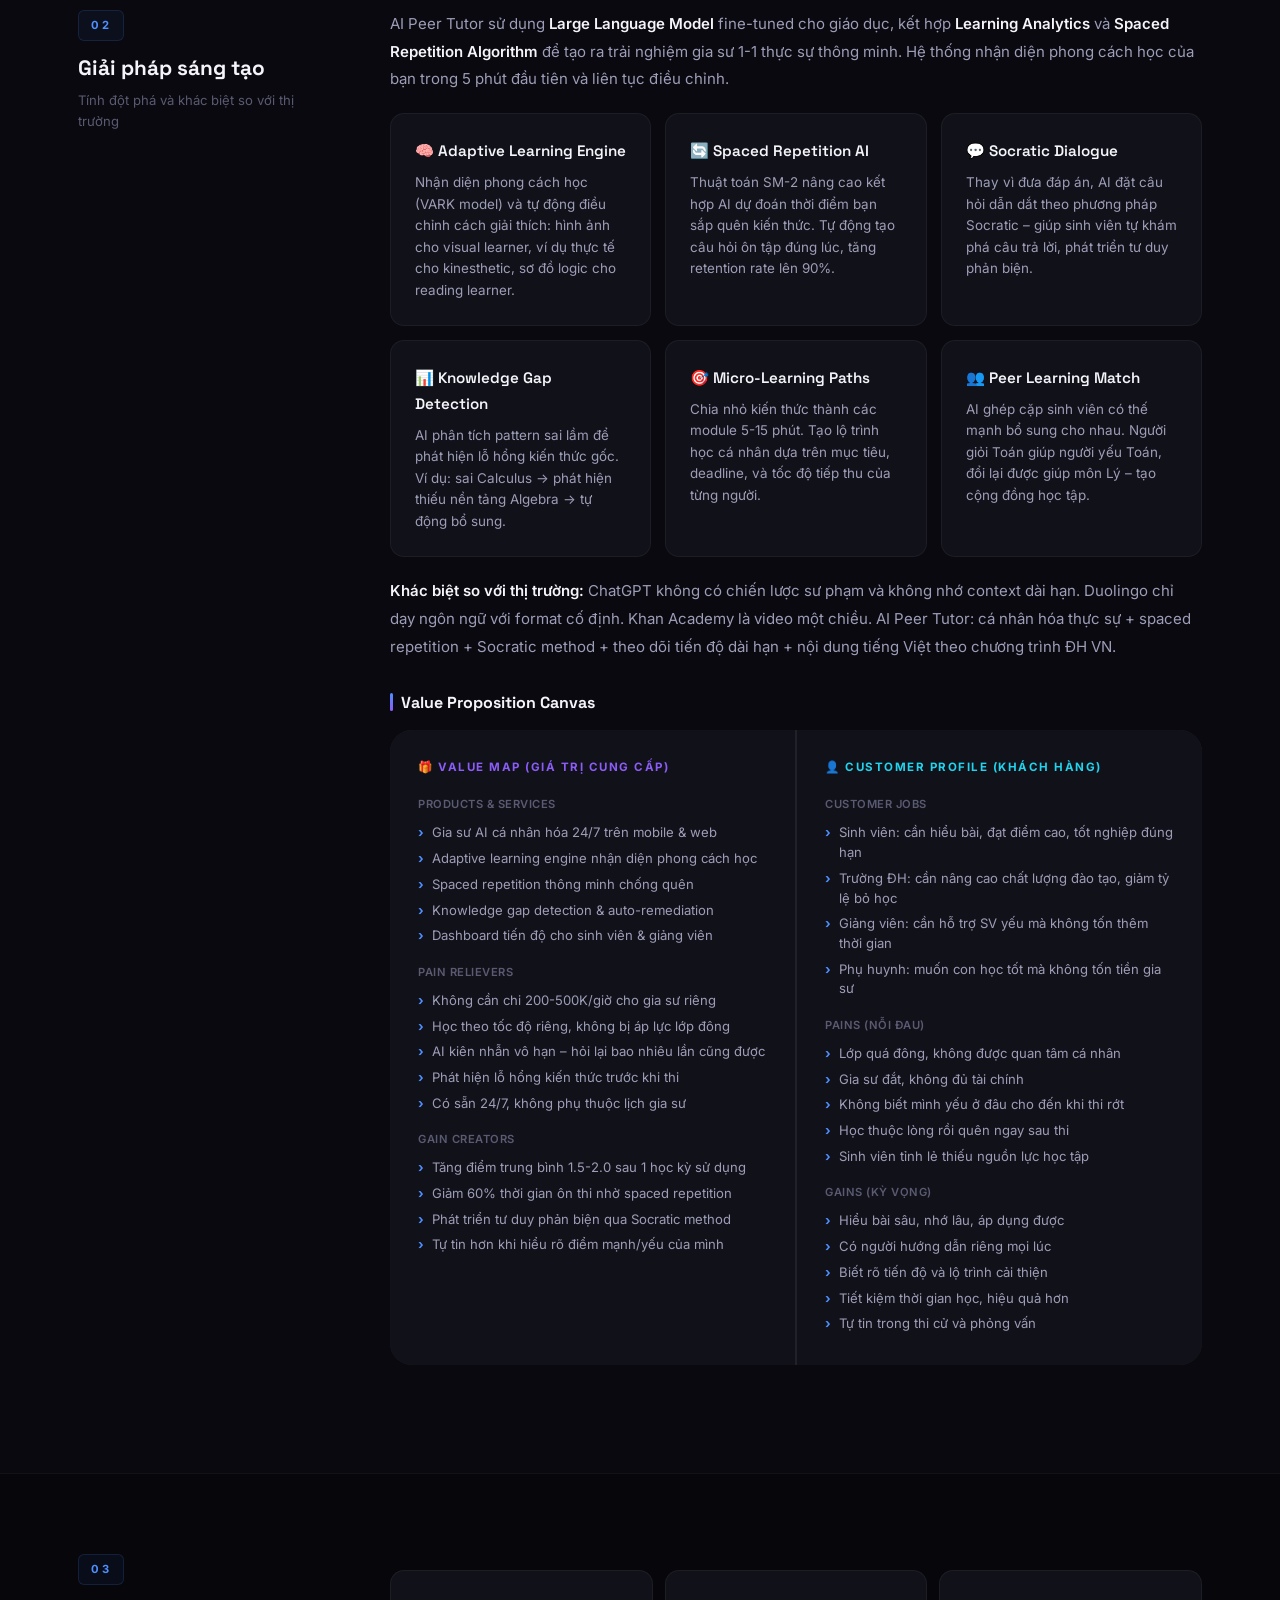
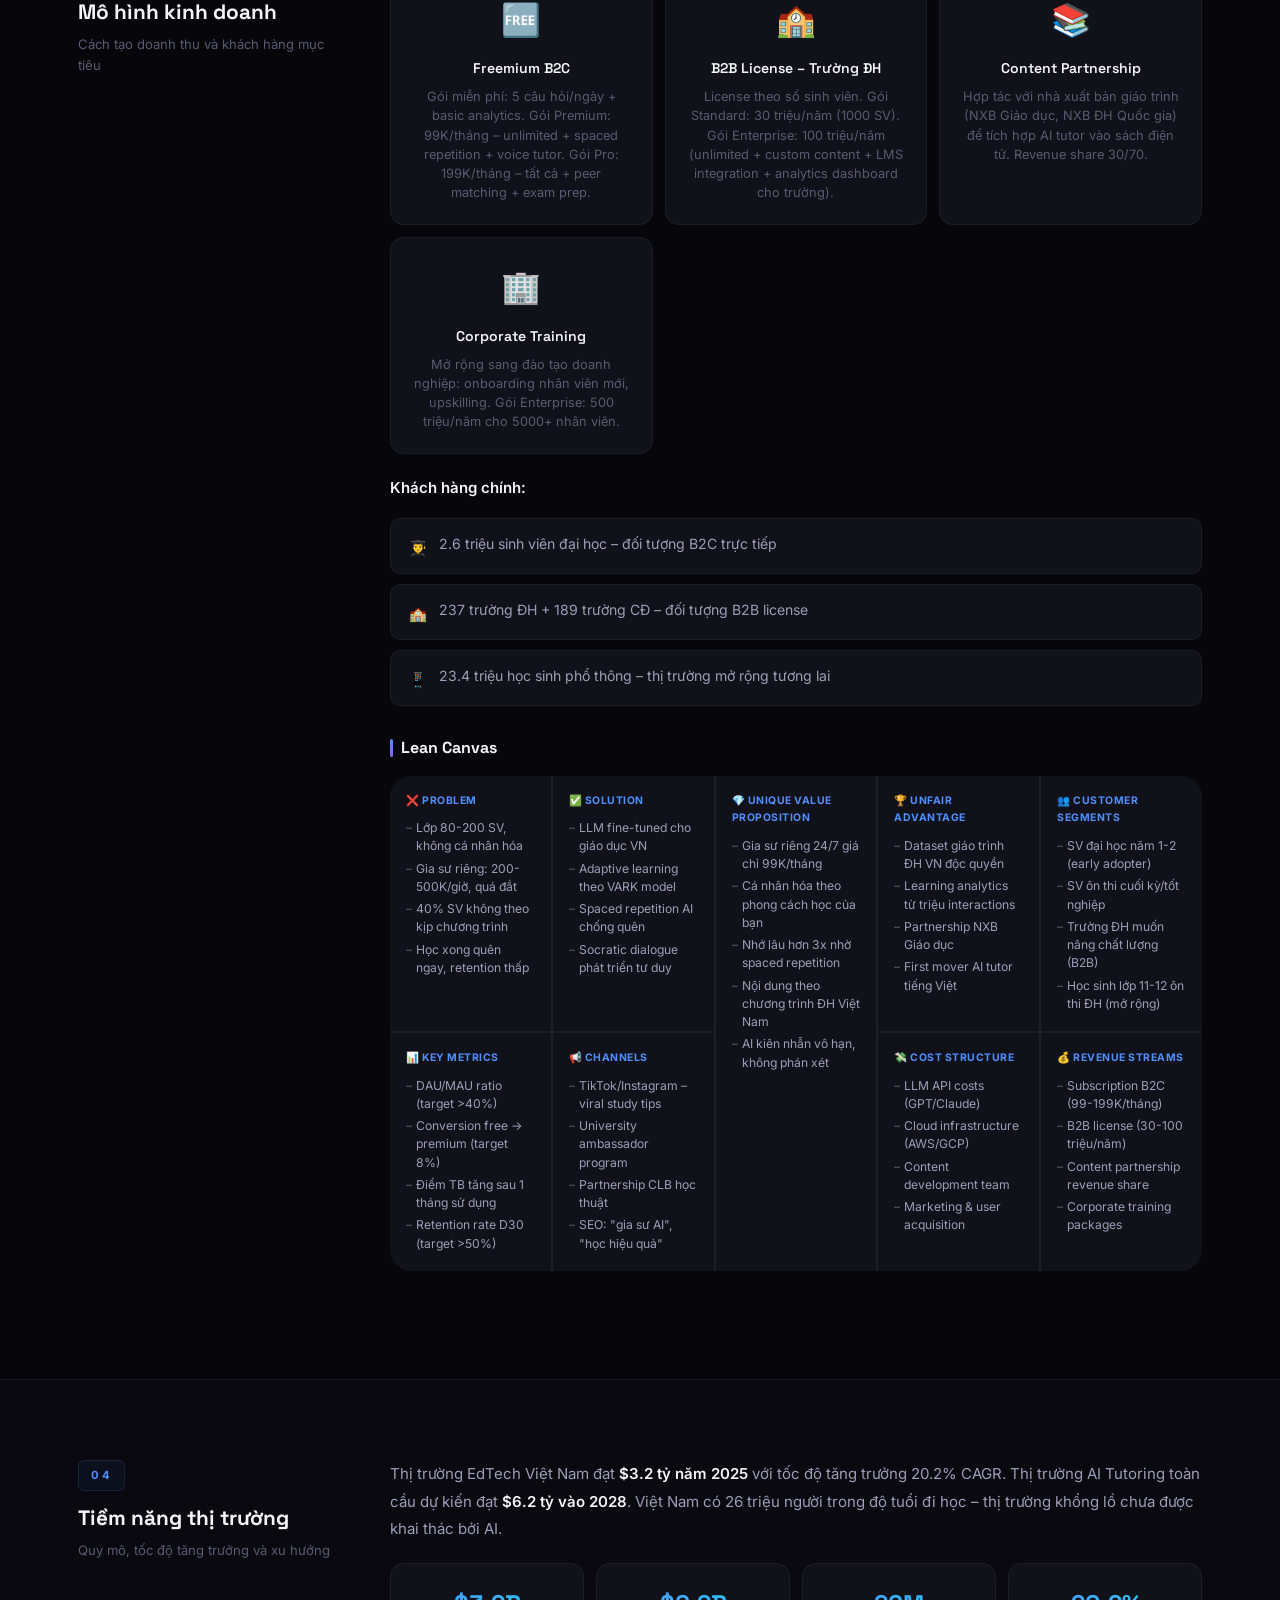
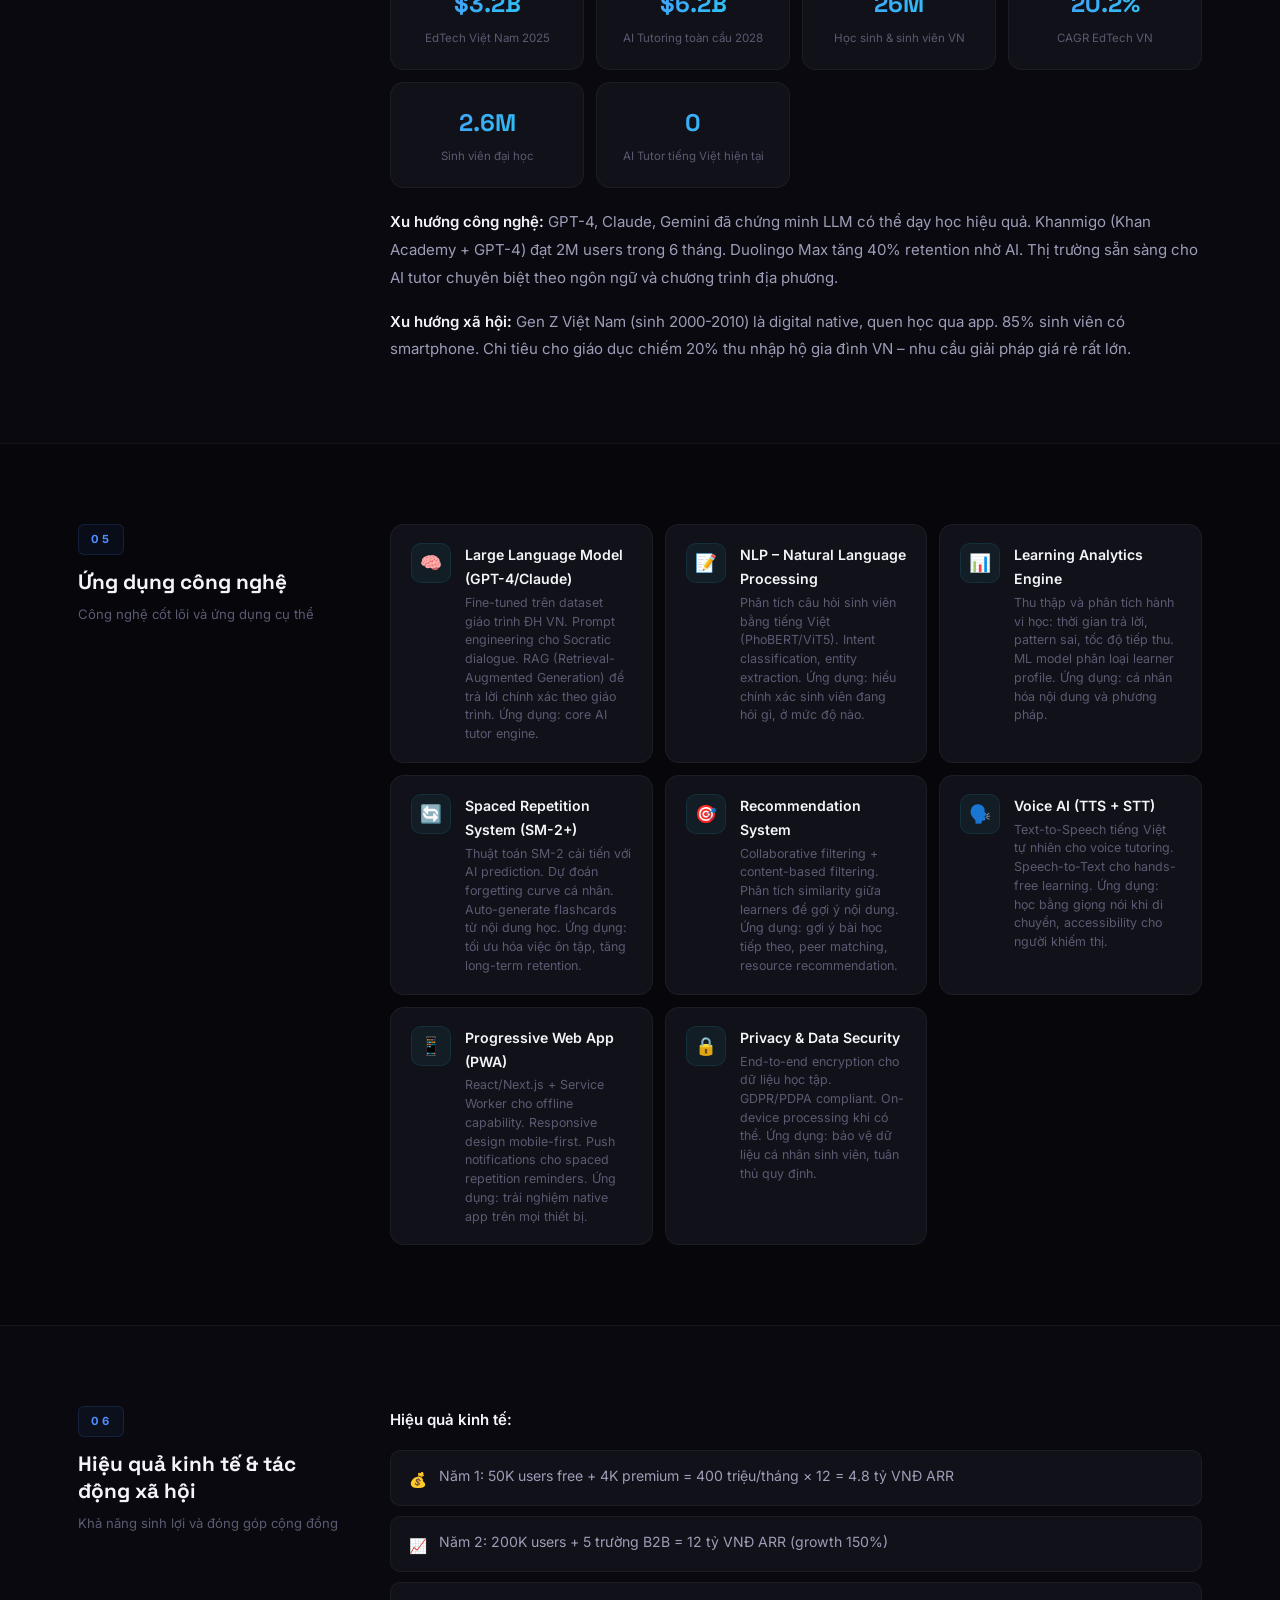
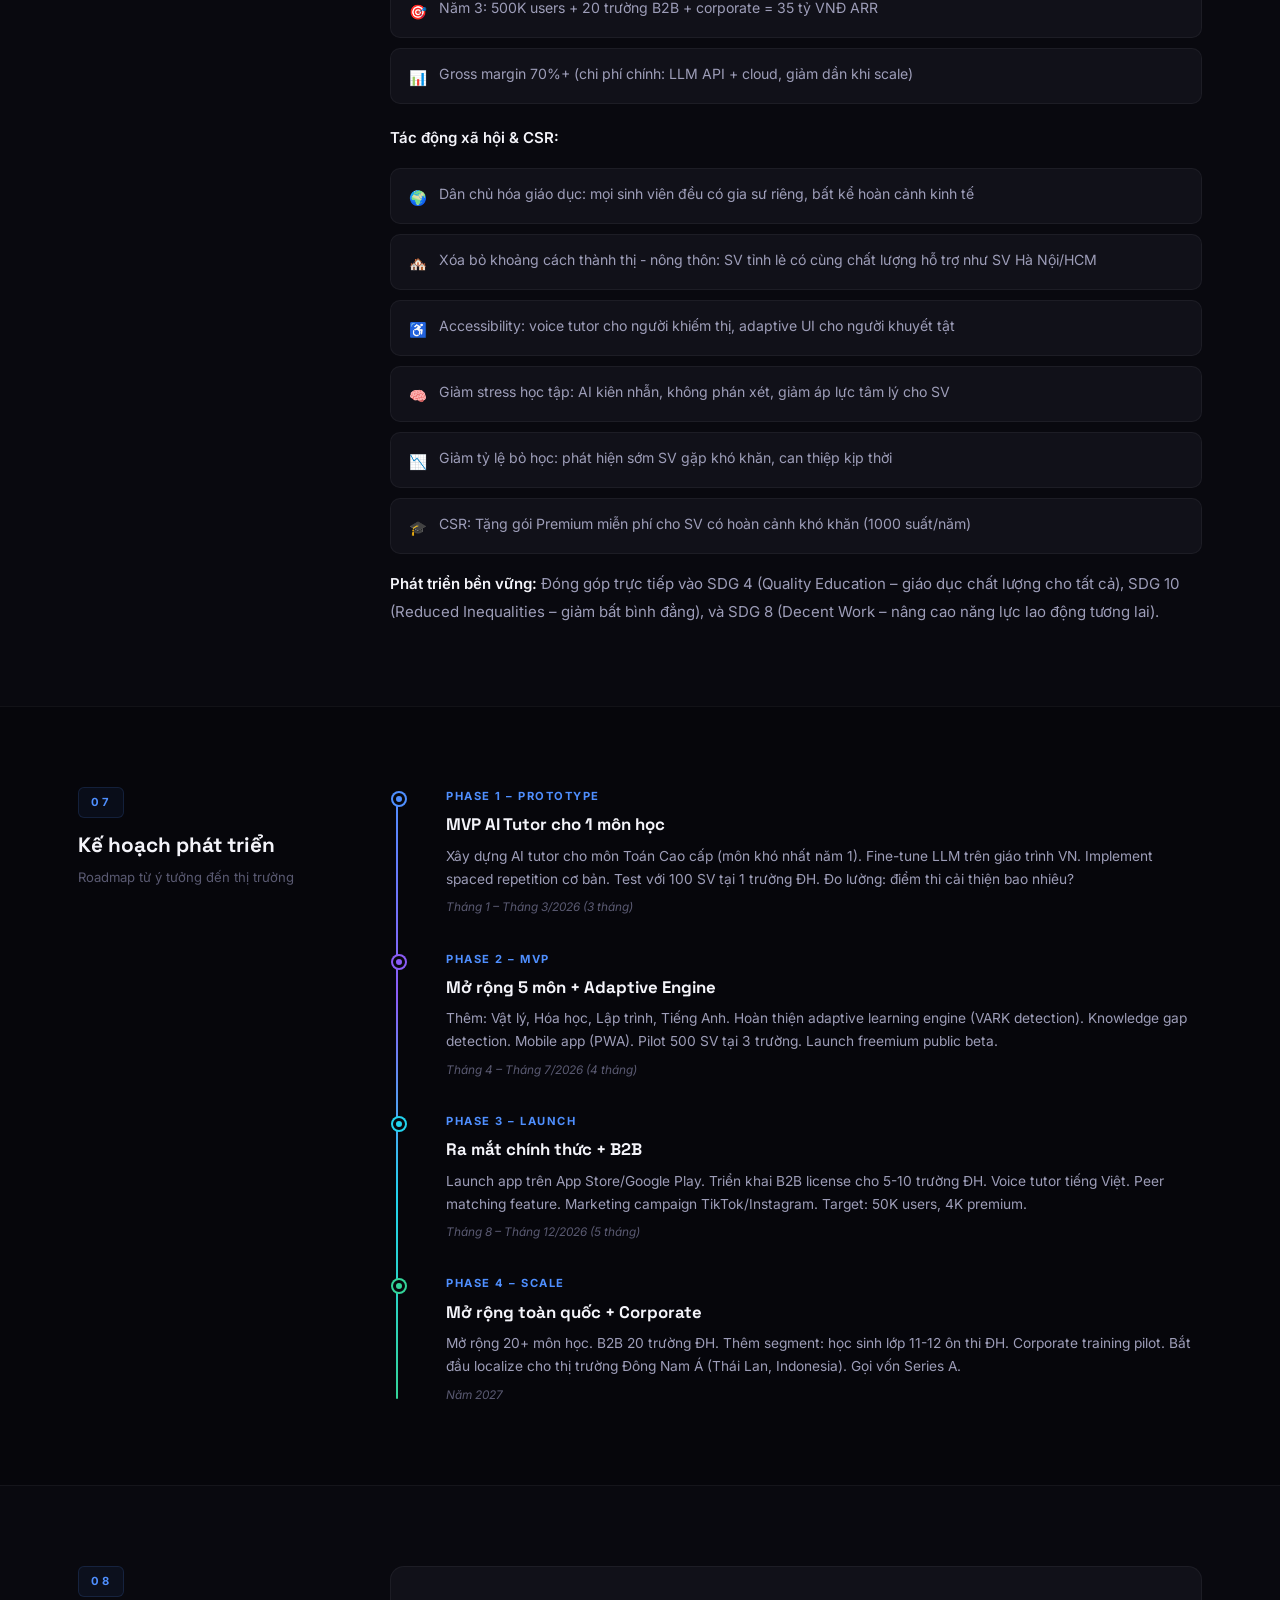
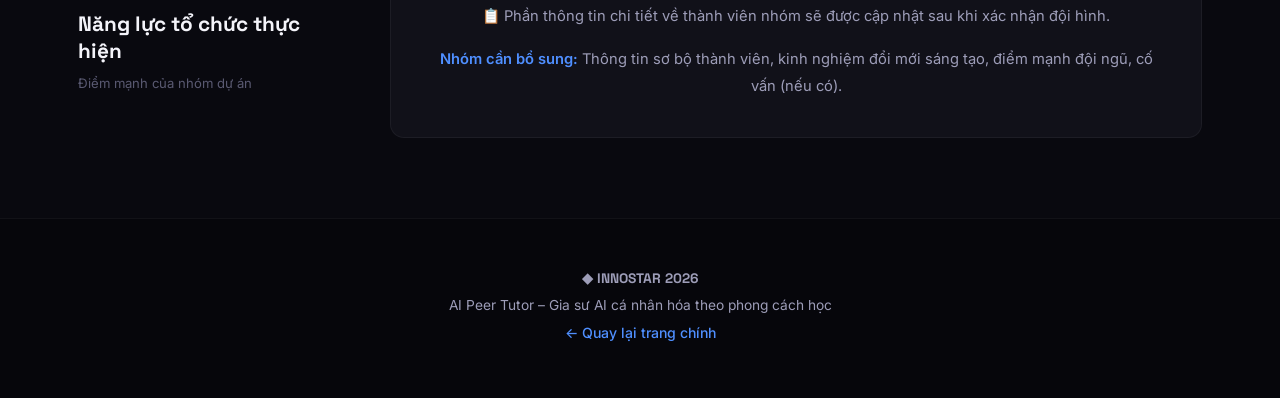
==== commit 68619306: "Major upgrade: professional UI + full content with VPC & Lean Canvas for all 5 projects" ====
--- a/projects/ai-peer-tutor.html
+++ b/projects/ai-peer-tutor.html
@@ -7,17 +7,42 @@
     <link rel="preconnect" href="https://fonts.googleapis.com" />
     <link rel="preconnect" href="https://fonts.gstatic.com" crossorigin />
     <link
-      href="https://fonts.googleapis.com/css2?family=Space+Grotesk:wght@300;400;500;600;700&family=Inter:wght@300;400;500;600;700&display=swap"
+      href="https://fonts.googleapis.com/css2?family=Space+Grotesk:wght@300;400;500;600;700&family=Inter:wght@300;400;500;600;700;800&display=swap"
       rel="stylesheet"
     />
     <link rel="stylesheet" href="../css/main.css" />
     <link rel="stylesheet" href="../css/project.css" />
   </head>
   <body>
+    <div class="bg-grid"></div>
+    <div class="bg-gradient"></div>
     <div class="cursor-glow" id="cursorGlow"></div>
+
     <nav class="nav scrolled" id="nav">
       <div class="nav-inner container">
-        <a href="../index.html" class="nav-brand">◆ INNOSTAR 2026</a>
+        <a href="../index.html" class="nav-brand">
+          <svg
+            class="brand-logo"
+            width="28"
+            height="28"
+            viewBox="0 0 28 28"
+            fill="none"
+          >
+            <path
+              d="M14 2L2 8.5V19.5L14 26L26 19.5V8.5L14 2Z"
+              stroke="url(#g1)"
+              stroke-width="2"
+            />
+            <path d="M14 10L8 13V19L14 22L20 19V13L14 10Z" fill="url(#g1)" />
+            <defs>
+              <linearGradient id="g1" x1="2" y1="2" x2="26" y2="26">
+                <stop stop-color="#4f8fff" />
+                <stop offset="1" stop-color="#8b5cf6" />
+              </linearGradient>
+            </defs>
+          </svg>
+          <span>INNOSTAR 2026</span>
+        </a>
         <div class="nav-links">
           <a href="#problem">Vấn đề</a>
           <a href="#solution">Giải pháp</a>
@@ -30,12 +55,13 @@
 
     <!-- Hero -->
     <section class="project-hero">
-      <div class="hero-orbs">
-        <div class="orb orb-1"></div>
-        <div class="orb orb-2"></div>
+      <div class="hero-floating">
+        <div class="float-shape shape-1"></div>
+        <div class="float-shape shape-2"></div>
+        <div class="float-shape shape-3"></div>
       </div>
       <div class="container project-hero-content">
-        <a href="../index.html" class="back-link">
+        <a href="../index.html" class="back-link" data-animate="fade-up">
           <svg width="16" height="16" viewBox="0 0 16 16" fill="none">
             <path
               d="M10 12L6 8l4-4"
@@ -46,410 +72,680 @@
           </svg>
           Quay lại tất cả đề tài
         </a>
-        <div class="project-badge-row">
-          <span class="project-field-badge">Giáo dục</span>
-          <span class="project-stage-badge">Giai đoạn: Ý tưởng</span>
-        </div>
-        <h1>🤖 AI Peer Tutor</h1>
-        <p class="project-tagline">
-          Gia sư AI cá nhân hóa theo phong cách học – hiểu cách bạn tiếp thu,
-          dạy theo cách bạn hiểu.
-        </p>
-        <div class="project-quick-stats">
-          <div class="quick-stat">
-            <span class="quick-stat-val">Freemium + B2B</span
-            ><span class="quick-stat-lbl">Mô hình</span>
-          </div>
-          <div class="quick-stat">
-            <span class="quick-stat-val">LLM + NLP</span
-            ><span class="quick-stat-lbl">Core Tech</span>
-          </div>
-          <div class="quick-stat">
-            <span class="quick-stat-val">26M+ SV</span
-            ><span class="quick-stat-lbl">Thị trường</span>
+        <div class="badge-row" data-animate="fade-up" data-delay="50">
+          <span class="p-badge p-badge-blue">Giáo dục × AI</span>
+          <span class="p-badge p-badge-green">Giai đoạn: Ý tưởng</span>
+        </div>
+        <h1 data-animate="fade-up" data-delay="100">🤖 AI Peer Tutor</h1>
+        <p class="project-tagline" data-animate="fade-up" data-delay="150">
+          Gia sư AI cá nhân hóa theo phong cách học – Học theo cách của bạn,
+          tiến bộ theo tốc độ của bạn.
+        </p>
+        <div class="quick-stats" data-animate="fade-up" data-delay="200">
+          <div class="qs-item">
+            <span class="qs-val">Freemium + B2B</span
+            ><span class="qs-lbl">Mô hình</span>
+          </div>
+          <div class="qs-item">
+            <span class="qs-val">LLM + NLP</span
+            ><span class="qs-lbl">Core Tech</span>
+          </div>
+          <div class="qs-item">
+            <span class="qs-val">26M SV</span
+            ><span class="qs-lbl">Thị trường VN</span>
+          </div>
+          <div class="qs-item">
+            <span class="qs-val">$6.2B</span
+            ><span class="qs-lbl">AI Tutoring 2028</span>
           </div>
         </div>
       </div>
     </section>
-
-    <!-- Vấn đề -->
-    <section id="problem" class="content-section">
+  </body>
+</html>
+
+<!-- Tóm tắt -->
+<section class="p-section">
+  <div class="container">
+    <div class="p-grid">
+      <div class="p-sidebar">
+        <span class="section-tag">Tổng quan</span>
+        <h3>Tóm tắt dự án</h3>
+        <p>Mô tả ngắn gọn về ý tưởng và mục tiêu</p>
+      </div>
+      <div class="p-content">
+        <p>
+          <strong>Sản phẩm:</strong> Nền tảng gia sư AI cá nhân hóa, sử dụng
+          Large Language Model kết hợp Learning Analytics để nhận diện phong
+          cách học (visual, auditory, kinesthetic, reading) và tự động điều
+          chỉnh phương pháp giảng dạy, tốc độ, và nội dung phù hợp với từng sinh
+          viên.
+        </p>
+        <p>
+          <strong>Tóm tắt:</strong> AI Peer Tutor giải quyết vấn đề
+          "one-size-fits-all" trong giáo dục đại học Việt Nam. Thay vì 1 giảng
+          viên dạy 200 sinh viên cùng một cách, AI Peer Tutor tạo ra trải nghiệm
+          học 1-1 cho mỗi người – giải thích theo cách bạn hiểu, nhắc lại đúng
+          lúc bạn sắp quên, và thách thức bạn đúng mức độ phù hợp.
+        </p>
+        <p>
+          <strong>Mục tiêu lớn nhất:</strong> Mỗi sinh viên Việt Nam đều có một
+          gia sư riêng 24/7 – thông minh, kiên nhẫn, và hiểu rõ cách họ học tốt
+          nhất. Xóa bỏ rào cản tài chính trong việc tiếp cận gia sư chất lượng.
+        </p>
+      </div>
+    </div>
+  </div>
+</section>
+
+<!-- Vấn đề -->
+<section id="problem" class="p-section">
+  <div class="container">
+    <div class="p-grid">
+      <div class="p-sidebar">
+        <span class="section-tag">01</span>
+        <h3>Vấn đề cần giải quyết</h3>
+        <p>Pain point thực tế trong giáo dục đại học Việt Nam</p>
+      </div>
+      <div class="p-content">
+        <p>
+          Tại Việt Nam, lớp học đại học trung bình có
+          <strong>80-200 sinh viên/lớp</strong>. Giảng viên không thể cá nhân
+          hóa cho từng người. Kết quả: <strong>40% sinh viên</strong> cảm thấy
+          không theo kịp, <strong>30%</strong> cảm thấy quá dễ và chán nản.
+        </p>
+        <p>
+          Chi phí gia sư riêng: <strong>200.000-500.000 VNĐ/giờ</strong>. Sinh
+          viên trung bình không thể chi trả. Gia sư giỏi tập trung ở thành phố
+          lớn – sinh viên tỉnh lẻ gần như không có lựa chọn.
+        </p>
+        <p>
+          Các app học hiện tại (Duolingo, Khan Academy) chỉ cung cấp nội dung
+          tĩnh, không thực sự hiểu cách mỗi người học. ChatGPT có thể trả lời
+          câu hỏi nhưng không có chiến lược sư phạm, không theo dõi tiến độ dài
+          hạn, không biết khi nào cần nhắc lại kiến thức cũ.
+        </p>
+        <p>
+          <strong>Tóm lại:</strong> Sinh viên Việt Nam đang thiếu nghiêm trọng
+          sự hỗ trợ học tập cá nhân hóa. Giáo dục đại chúng không thể đáp ứng
+          nhu cầu riêng biệt của từng người, và chưa có giải pháp AI nào thực sự
+          giải quyết vấn đề này một cách có hệ thống.
+        </p>
+      </div>
+    </div>
+  </div>
+</section>
+
+<!-- Giải pháp + Value Proposition Canvas -->
+<section id="solution" class="p-section">
+  <div class="container">
+    <div class="p-grid">
+      <div class="p-sidebar">
+        <span class="section-tag">02</span>
+        <h3>Giải pháp sáng tạo</h3>
+        <p>Tính đột phá và khác biệt so với thị trường</p>
+      </div>
+      <div class="p-content">
+        <p>
+          AI Peer Tutor sử dụng <strong>Large Language Model</strong> fine-tuned
+          cho giáo dục, kết hợp <strong>Learning Analytics</strong> và
+          <strong>Spaced Repetition Algorithm</strong> để tạo ra trải nghiệm gia
+          sư 1-1 thực sự thông minh. Hệ thống nhận diện phong cách học của bạn
+          trong 5 phút đầu tiên và liên tục điều chỉnh.
+        </p>
+
+        <div class="feat-grid">
+          <div class="feat-card">
+            <h4>🧠 Adaptive Learning Engine</h4>
+            <p>
+              Nhận diện phong cách học (VARK model) và tự động điều chỉnh cách
+              giải thích: hình ảnh cho visual learner, ví dụ thực tế cho
+              kinesthetic, sơ đồ logic cho reading learner.
+            </p>
+          </div>
+          <div class="feat-card">
+            <h4>🔄 Spaced Repetition AI</h4>
+            <p>
+              Thuật toán SM-2 nâng cao kết hợp AI dự đoán thời điểm bạn sắp quên
+              kiến thức. Tự động tạo câu hỏi ôn tập đúng lúc, tăng retention
+              rate lên 90%.
+            </p>
+          </div>
+          <div class="feat-card">
+            <h4>💬 Socratic Dialogue</h4>
+            <p>
+              Thay vì đưa đáp án, AI đặt câu hỏi dẫn dắt theo phương pháp
+              Socratic – giúp sinh viên tự khám phá câu trả lời, phát triển tư
+              duy phản biện.
+            </p>
+          </div>
+          <div class="feat-card">
+            <h4>📊 Knowledge Gap Detection</h4>
+            <p>
+              AI phân tích pattern sai lầm để phát hiện lỗ hổng kiến thức gốc.
+              Ví dụ: sai Calculus → phát hiện thiếu nền tảng Algebra → tự động
+              bổ sung.
+            </p>
+          </div>
+          <div class="feat-card">
+            <h4>🎯 Micro-Learning Paths</h4>
+            <p>
+              Chia nhỏ kiến thức thành các module 5-15 phút. Tạo lộ trình học cá
+              nhân dựa trên mục tiêu, deadline, và tốc độ tiếp thu của từng
+              người.
+            </p>
+          </div>
+          <div class="feat-card">
+            <h4>👥 Peer Learning Match</h4>
+            <p>
+              AI ghép cặp sinh viên có thế mạnh bổ sung cho nhau. Người giỏi
+              Toán giúp người yếu Toán, đổi lại được giúp môn Lý – tạo cộng đồng
+              học tập.
+            </p>
+          </div>
+        </div>
+
+        <p style="margin-top: 20px">
+          <strong>Khác biệt so với thị trường:</strong> ChatGPT không có chiến
+          lược sư phạm và không nhớ context dài hạn. Duolingo chỉ dạy ngôn ngữ
+          với format cố định. Khan Academy là video một chiều. AI Peer Tutor: cá
+          nhân hóa thực sự + spaced repetition + Socratic method + theo dõi tiến
+          độ dài hạn + nội dung tiếng Việt theo chương trình ĐH VN.
+        </p>
+
+        <!-- Value Proposition Canvas -->
+        <div class="canvas-section">
+          <div class="canvas-title">Value Proposition Canvas</div>
+          <div class="vpc">
+            <div class="vpc-side">
+              <div class="vpc-side-label">🎁 Value Map (Giá trị cung cấp)</div>
+              <div class="vpc-block">
+                <div class="vpc-block-title">Products & Services</div>
+                <ul>
+                  <li>Gia sư AI cá nhân hóa 24/7 trên mobile & web</li>
+                  <li>Adaptive learning engine nhận diện phong cách học</li>
+                  <li>Spaced repetition thông minh chống quên</li>
+                  <li>Knowledge gap detection & auto-remediation</li>
+                  <li>Dashboard tiến độ cho sinh viên & giảng viên</li>
+                </ul>
+              </div>
+              <div class="vpc-block">
+                <div class="vpc-block-title">Pain Relievers</div>
+                <ul>
+                  <li>Không cần chi 200-500K/giờ cho gia sư riêng</li>
+                  <li>Học theo tốc độ riêng, không bị áp lực lớp đông</li>
+                  <li>AI kiên nhẫn vô hạn – hỏi lại bao nhiêu lần cũng được</li>
+                  <li>Phát hiện lỗ hổng kiến thức trước khi thi</li>
+                  <li>Có sẵn 24/7, không phụ thuộc lịch gia sư</li>
+                </ul>
+              </div>
+              <div class="vpc-block">
+                <div class="vpc-block-title">Gain Creators</div>
+                <ul>
+                  <li>Tăng điểm trung bình 1.5-2.0 sau 1 học kỳ sử dụng</li>
+                  <li>Giảm 60% thời gian ôn thi nhờ spaced repetition</li>
+                  <li>Phát triển tư duy phản biện qua Socratic method</li>
+                  <li>Tự tin hơn khi hiểu rõ điểm mạnh/yếu của mình</li>
+                </ul>
+              </div>
+            </div>
+            <div class="vpc-side">
+              <div class="vpc-side-label">👤 Customer Profile (Khách hàng)</div>
+              <div class="vpc-block">
+                <div class="vpc-block-title">Customer Jobs</div>
+                <ul>
+                  <li>
+                    Sinh viên: cần hiểu bài, đạt điểm cao, tốt nghiệp đúng hạn
+                  </li>
+                  <li>
+                    Trường ĐH: cần nâng cao chất lượng đào tạo, giảm tỷ lệ bỏ
+                    học
+                  </li>
+                  <li>
+                    Giảng viên: cần hỗ trợ SV yếu mà không tốn thêm thời gian
+                  </li>
+                  <li>Phụ huynh: muốn con học tốt mà không tốn tiền gia sư</li>
+                </ul>
+              </div>
+              <div class="vpc-block">
+                <div class="vpc-block-title">Pains (Nỗi đau)</div>
+                <ul>
+                  <li>Lớp quá đông, không được quan tâm cá nhân</li>
+                  <li>Gia sư đắt, không đủ tài chính</li>
+                  <li>Không biết mình yếu ở đâu cho đến khi thi rớt</li>
+                  <li>Học thuộc lòng rồi quên ngay sau thi</li>
+                  <li>Sinh viên tỉnh lẻ thiếu nguồn lực học tập</li>
+                </ul>
+              </div>
+              <div class="vpc-block">
+                <div class="vpc-block-title">Gains (Kỳ vọng)</div>
+                <ul>
+                  <li>Hiểu bài sâu, nhớ lâu, áp dụng được</li>
+                  <li>Có người hướng dẫn riêng mọi lúc</li>
+                  <li>Biết rõ tiến độ và lộ trình cải thiện</li>
+                  <li>Tiết kiệm thời gian học, hiệu quả hơn</li>
+                  <li>Tự tin trong thi cử và phỏng vấn</li>
+                </ul>
+              </div>
+            </div>
+          </div>
+        </div>
+      </div>
+    </div>
+  </div>
+</section>
+
+<!-- Mô hình kinh doanh + Lean Canvas -->
+<section id="business" class="p-section">
+  <div class="container">
+    <div class="p-grid">
+      <div class="p-sidebar">
+        <span class="section-tag">03</span>
+        <h3>Mô hình kinh doanh</h3>
+        <p>Cách tạo doanh thu và khách hàng mục tiêu</p>
+      </div>
+      <div class="p-content">
+        <div class="biz-grid">
+          <div class="biz-card">
+            <div class="biz-icon">🆓</div>
+            <div class="biz-title">Freemium B2C</div>
+            <div class="biz-desc">
+              Gói miễn phí: 5 câu hỏi/ngày + basic analytics. Gói Premium:
+              99K/tháng – unlimited + spaced repetition + voice tutor. Gói Pro:
+              199K/tháng – tất cả + peer matching + exam prep.
+            </div>
+          </div>
+          <div class="biz-card">
+            <div class="biz-icon">🏫</div>
+            <div class="biz-title">B2B License – Trường ĐH</div>
+            <div class="biz-desc">
+              License theo số sinh viên. Gói Standard: 30 triệu/năm (1000 SV).
+              Gói Enterprise: 100 triệu/năm (unlimited + custom content + LMS
+              integration + analytics dashboard cho trường).
+            </div>
+          </div>
+          <div class="biz-card">
+            <div class="biz-icon">📚</div>
+            <div class="biz-title">Content Partnership</div>
+            <div class="biz-desc">
+              Hợp tác với nhà xuất bản giáo trình (NXB Giáo dục, NXB ĐH Quốc
+              gia) để tích hợp AI tutor vào sách điện tử. Revenue share 30/70.
+            </div>
+          </div>
+          <div class="biz-card">
+            <div class="biz-icon">🏢</div>
+            <div class="biz-title">Corporate Training</div>
+            <div class="biz-desc">
+              Mở rộng sang đào tạo doanh nghiệp: onboarding nhân viên mới,
+              upskilling. Gói Enterprise: 500 triệu/năm cho 5000+ nhân viên.
+            </div>
+          </div>
+        </div>
+
+        <p style="margin-top: 20px"><strong>Khách hàng chính:</strong></p>
+        <ul class="impact-list">
+          <li>
+            <span class="il-icon">👨‍🎓</span> 2.6 triệu sinh viên đại học – đối
+            tượng B2C trực tiếp
+          </li>
+          <li>
+            <span class="il-icon">🏫</span> 237 trường ĐH + 189 trường CĐ – đối
+            tượng B2B license
+          </li>
+          <li>
+            <span class="il-icon">📱</span> 23.4 triệu học sinh phổ thông – thị
+            trường mở rộng tương lai
+          </li>
+        </ul>
+
+        <!-- Lean Canvas -->
+        <div class="canvas-section">
+          <div class="canvas-title">Lean Canvas</div>
+          <div class="lean-canvas">
+            <div class="lc-cell lc-problem">
+              <div class="lc-label">❌ Problem</div>
+              <ul>
+                <li>Lớp 80-200 SV, không cá nhân hóa</li>
+                <li>Gia sư riêng: 200-500K/giờ, quá đắt</li>
+                <li>40% SV không theo kịp chương trình</li>
+                <li>Học xong quên ngay, retention thấp</li>
+              </ul>
+            </div>
+            <div class="lc-cell lc-solution">
+              <div class="lc-label">✅ Solution</div>
+              <ul>
+                <li>LLM fine-tuned cho giáo dục VN</li>
+                <li>Adaptive learning theo VARK model</li>
+                <li>Spaced repetition AI chống quên</li>
+                <li>Socratic dialogue phát triển tư duy</li>
+              </ul>
+            </div>
+            <div class="lc-cell lc-uvp">
+              <div class="lc-label">💎 Unique Value Proposition</div>
+              <ul>
+                <li>Gia sư riêng 24/7 giá chỉ 99K/tháng</li>
+                <li>Cá nhân hóa theo phong cách học của bạn</li>
+                <li>Nhớ lâu hơn 3x nhờ spaced repetition</li>
+                <li>Nội dung theo chương trình ĐH Việt Nam</li>
+                <li>AI kiên nhẫn vô hạn, không phán xét</li>
+              </ul>
+            </div>
+            <div class="lc-cell lc-advantage">
+              <div class="lc-label">🏆 Unfair Advantage</div>
+              <ul>
+                <li>Dataset giáo trình ĐH VN độc quyền</li>
+                <li>Learning analytics từ triệu interactions</li>
+                <li>Partnership NXB Giáo dục</li>
+                <li>First mover AI tutor tiếng Việt</li>
+              </ul>
+            </div>
+            <div class="lc-cell lc-segments">
+              <div class="lc-label">👥 Customer Segments</div>
+              <ul>
+                <li>SV đại học năm 1-2 (early adopter)</li>
+                <li>SV ôn thi cuối kỳ/tốt nghiệp</li>
+                <li>Trường ĐH muốn nâng chất lượng (B2B)</li>
+                <li>Học sinh lớp 11-12 ôn thi ĐH (mở rộng)</li>
+              </ul>
+            </div>
+            <div class="lc-cell lc-metrics">
+              <div class="lc-label">📊 Key Metrics</div>
+              <ul>
+                <li>DAU/MAU ratio (target >40%)</li>
+                <li>Conversion free → premium (target 8%)</li>
+                <li>Điểm TB tăng sau 1 tháng sử dụng</li>
+                <li>Retention rate D30 (target >50%)</li>
+              </ul>
+            </div>
+            <div class="lc-cell lc-channels">
+              <div class="lc-label">📢 Channels</div>
+              <ul>
+                <li>TikTok/Instagram – viral study tips</li>
+                <li>University ambassador program</li>
+                <li>Partnership CLB học thuật</li>
+                <li>SEO: "gia sư AI", "học hiệu quả"</li>
+              </ul>
+            </div>
+            <div class="lc-cell lc-cost">
+              <div class="lc-label">💸 Cost Structure</div>
+              <ul>
+                <li>LLM API costs (GPT/Claude)</li>
+                <li>Cloud infrastructure (AWS/GCP)</li>
+                <li>Content development team</li>
+                <li>Marketing & user acquisition</li>
+              </ul>
+            </div>
+            <div class="lc-cell lc-revenue">
+              <div class="lc-label">💰 Revenue Streams</div>
+              <ul>
+                <li>Subscription B2C (99-199K/tháng)</li>
+                <li>B2B license (30-100 triệu/năm)</li>
+                <li>Content partnership revenue share</li>
+                <li>Corporate training packages</li>
+              </ul>
+            </div>
+          </div>
+        </div>
+      </div>
+    </div>
+  </div>
+</section>
+
+<!-- Tiềm năng thị trường -->
+<section class="p-section">
+  <div class="container">
+    <div class="p-grid">
+      <div class="p-sidebar">
+        <span class="section-tag">04</span>
+        <h3>Tiềm năng thị trường</h3>
+        <p>Quy mô, tốc độ tăng trưởng và xu hướng</p>
+      </div>
+      <div class="p-content">
+        <p>
+          Thị trường EdTech Việt Nam đạt <strong>$3.2 tỷ năm 2025</strong> với
+          tốc độ tăng trưởng 20.2% CAGR. Thị trường AI Tutoring toàn cầu dự kiến
+          đạt <strong>$6.2 tỷ vào 2028</strong>. Việt Nam có 26 triệu người
+          trong độ tuổi đi học – thị trường khổng lồ chưa được khai thác bởi AI.
+        </p>
+        <div class="market-grid">
+          <div class="market-card">
+            <div class="market-val">$3.2B</div>
+            <div class="market-lbl">EdTech Việt Nam 2025</div>
+          </div>
+          <div class="market-card">
+            <div class="market-val">$6.2B</div>
+            <div class="market-lbl">AI Tutoring toàn cầu 2028</div>
+          </div>
+          <div class="market-card">
+            <div class="market-val">26M</div>
+            <div class="market-lbl">Học sinh & sinh viên VN</div>
+          </div>
+          <div class="market-card">
+            <div class="market-val">20.2%</div>
+            <div class="market-lbl">CAGR EdTech VN</div>
+          </div>
+          <div class="market-card">
+            <div class="market-val">2.6M</div>
+            <div class="market-lbl">Sinh viên đại học</div>
+          </div>
+          <div class="market-card">
+            <div class="market-val">0</div>
+            <div class="market-lbl">AI Tutor tiếng Việt hiện tại</div>
+          </div>
+        </div>
+        <p style="margin-top: 16px">
+          <strong>Xu hướng công nghệ:</strong> GPT-4, Claude, Gemini đã chứng
+          minh LLM có thể dạy học hiệu quả. Khanmigo (Khan Academy + GPT-4) đạt
+          2M users trong 6 tháng. Duolingo Max tăng 40% retention nhờ AI. Thị
+          trường sẵn sàng cho AI tutor chuyên biệt theo ngôn ngữ và chương trình
+          địa phương.
+        </p>
+        <p>
+          <strong>Xu hướng xã hội:</strong> Gen Z Việt Nam (sinh 2000-2010) là
+          digital native, quen học qua app. 85% sinh viên có smartphone. Chi
+          tiêu cho giáo dục chiếm 20% thu nhập hộ gia đình VN – nhu cầu giải
+          pháp giá rẻ rất lớn.
+        </p>
+      </div>
+    </div>
+  </div>
+</section>
+
+<!-- Công nghệ -->
+<section id="tech" class="p-section">
+  <div class="container">
+    <div class="p-grid">
+      <div class="p-sidebar">
+        <span class="section-tag">05</span>
+        <h3>Ứng dụng công nghệ</h3>
+        <p>Công nghệ cốt lõi và ứng dụng cụ thể</p>
+      </div>
+      <div class="p-content">
+        <div class="tech-grid">
+          <div class="tech-item">
+            <div class="tech-icon">🧠</div>
+            <div>
+              <div class="tech-name">Large Language Model (GPT-4/Claude)</div>
+              <div class="tech-desc">
+                Fine-tuned trên dataset giáo trình ĐH VN. Prompt engineering cho
+                Socratic dialogue. RAG (Retrieval-Augmented Generation) để trả
+                lời chính xác theo giáo trình. Ứng dụng: core AI tutor engine.
+              </div>
+            </div>
+          </div>
+          <div class="tech-item">
+            <div class="tech-icon">📝</div>
+            <div>
+              <div class="tech-name">NLP – Natural Language Processing</div>
+              <div class="tech-desc">
+                Phân tích câu hỏi sinh viên bằng tiếng Việt (PhoBERT/ViT5).
+                Intent classification, entity extraction. Ứng dụng: hiểu chính
+                xác sinh viên đang hỏi gì, ở mức độ nào.
+              </div>
+            </div>
+          </div>
+          <div class="tech-item">
+            <div class="tech-icon">📊</div>
+            <div>
+              <div class="tech-name">Learning Analytics Engine</div>
+              <div class="tech-desc">
+                Thu thập và phân tích hành vi học: thời gian trả lời, pattern
+                sai, tốc độ tiếp thu. ML model phân loại learner profile. Ứng
+                dụng: cá nhân hóa nội dung và phương pháp.
+              </div>
+            </div>
+          </div>
+          <div class="tech-item">
+            <div class="tech-icon">🔄</div>
+            <div>
+              <div class="tech-name">Spaced Repetition System (SM-2+)</div>
+              <div class="tech-desc">
+                Thuật toán SM-2 cải tiến với AI prediction. Dự đoán forgetting
+                curve cá nhân. Auto-generate flashcards từ nội dung học. Ứng
+                dụng: tối ưu hóa việc ôn tập, tăng long-term retention.
+              </div>
+            </div>
+          </div>
+          <div class="tech-item">
+            <div class="tech-icon">🎯</div>
+            <div>
+              <div class="tech-name">Recommendation System</div>
+              <div class="tech-desc">
+                Collaborative filtering + content-based filtering. Phân tích
+                similarity giữa learners để gợi ý nội dung. Ứng dụng: gợi ý bài
+                học tiếp theo, peer matching, resource recommendation.
+              </div>
+            </div>
+          </div>
+          <div class="tech-item">
+            <div class="tech-icon">🗣️</div>
+            <div>
+              <div class="tech-name">Voice AI (TTS + STT)</div>
+              <div class="tech-desc">
+                Text-to-Speech tiếng Việt tự nhiên cho voice tutoring.
+                Speech-to-Text cho hands-free learning. Ứng dụng: học bằng giọng
+                nói khi di chuyển, accessibility cho người khiếm thị.
+              </div>
+            </div>
+          </div>
+          <div class="tech-item">
+            <div class="tech-icon">📱</div>
+            <div>
+              <div class="tech-name">Progressive Web App (PWA)</div>
+              <div class="tech-desc">
+                React/Next.js + Service Worker cho offline capability.
+                Responsive design mobile-first. Push notifications cho spaced
+                repetition reminders. Ứng dụng: trải nghiệm native app trên mọi
+                thiết bị.
+              </div>
+            </div>
+          </div>
+          <div class="tech-item">
+            <div class="tech-icon">🔒</div>
+            <div>
+              <div class="tech-name">Privacy & Data Security</div>
+              <div class="tech-desc">
+                End-to-end encryption cho dữ liệu học tập. GDPR/PDPA compliant.
+                On-device processing khi có thể. Ứng dụng: bảo vệ dữ liệu cá
+                nhân sinh viên, tuân thủ quy định.
+              </div>
+            </div>
+          </div>
+        </div>
+      </div>
+    </div>
+  </div>
+</section>
+
+    <!-- Hiệu quả kinh tế & tác động xã hội -->
+    <section class="p-section">
       <div class="container">
-        <div class="section-grid">
-          <div class="section-label-col">
-            <span class="label">01</span>
-            <h3>Vấn đề cần giải quyết</h3>
-            <p>Pain point thực tế trong giáo dục Việt Nam</p>
-          </div>
-          <div class="section-content">
-            <p>
-              Hệ thống giáo dục Việt Nam đang áp dụng phương pháp giảng dạy
-              "one-size-fits-all" – tất cả sinh viên học cùng một cách, bất kể
-              phong cách tiếp thu khác nhau (visual, auditory, kinesthetic,
-              reading/writing).
-            </p>
-            <p>
-              Gia sư cá nhân có thể giải quyết vấn đề này, nhưng chi phí trung
-              bình 200.000-500.000đ/giờ khiến đa số sinh viên không thể tiếp
-              cận. Trong khi đó, các chatbot AI hiện tại (ChatGPT, Gemini) trả
-              lời chung chung, không hiểu cách mỗi người học và không có chiến
-              lược sư phạm.
-            </p>
-            <p>
-              Kết quả: sinh viên học không hiệu quả, tỷ lệ bỏ học cao, kiến thức
-              không được ghi nhớ lâu dài. Đặc biệt ở các môn STEM, tỷ lệ rớt môn
-              lên đến 30-40% tại nhiều trường đại học.
-            </p>
+        <div class="p-grid">
+          <div class="p-sidebar"><span class="section-tag">06</span><h3>Hiệu quả kinh tế & tác động xã hội</h3><p>Khả năng sinh lợi và đóng góp cộng đồng</p></div>
+          <div class="p-content">
+            <p><strong>Hiệu quả kinh tế:</strong></p>
+            <ul class="impact-list">
+              <li><span class="il-icon">💰</span> Năm 1: 50K users free + 4K premium = 400 triệu/tháng × 12 = 4.8 tỷ VNĐ ARR</li>
+              <li><span class="il-icon">📈</span> Năm 2: 200K users + 5 trường B2B = 12 tỷ VNĐ ARR (growth 150%)</li>
+              <li><span class="il-icon">🎯</span> Năm 3: 500K users + 20 trường B2B + corporate = 35 tỷ VNĐ ARR</li>
+              <li><span class="il-icon">📊</span> Gross margin 70%+ (chi phí chính: LLM API + cloud, giảm dần khi scale)</li>
+            </ul>
+            <p style="margin-top:20px"><strong>Tác động xã hội & CSR:</strong></p>
+            <ul class="impact-list">
+              <li><span class="il-icon">🌍</span> Dân chủ hóa giáo dục: mọi sinh viên đều có gia sư riêng, bất kể hoàn cảnh kinh tế</li>
+              <li><span class="il-icon">🏘️</span> Xóa bỏ khoảng cách thành thị - nông thôn: SV tỉnh lẻ có cùng chất lượng hỗ trợ như SV Hà Nội/HCM</li>
+              <li><span class="il-icon">♿</span> Accessibility: voice tutor cho người khiếm thị, adaptive UI cho người khuyết tật</li>
+              <li><span class="il-icon">🧠</span> Giảm stress học tập: AI kiên nhẫn, không phán xét, giảm áp lực tâm lý cho SV</li>
+              <li><span class="il-icon">📉</span> Giảm tỷ lệ bỏ học: phát hiện sớm SV gặp khó khăn, can thiệp kịp thời</li>
+              <li><span class="il-icon">🎓</span> CSR: Tặng gói Premium miễn phí cho SV có hoàn cảnh khó khăn (1000 suất/năm)</li>
+            </ul>
+            <p style="margin-top:16px"><strong>Phát triển bền vững:</strong> Đóng góp trực tiếp vào SDG 4 (Quality Education – giáo dục chất lượng cho tất cả), SDG 10 (Reduced Inequalities – giảm bất bình đẳng), và SDG 8 (Decent Work – nâng cao năng lực lao động tương lai).</p>
           </div>
         </div>
       </div>
     </section>
 
-    <!-- Giải pháp -->
-    <section id="solution" class="content-section">
+    <!-- Roadmap -->
+    <section id="roadmap" class="p-section">
       <div class="container">
-        <div class="section-grid">
-          <div class="section-label-col">
-            <span class="label">02</span>
-            <h3>Giải pháp sáng tạo</h3>
-            <p>Khác biệt so với thị trường hiện tại</p>
-          </div>
-          <div class="section-content">
-            <p>
-              AI Peer Tutor là nền tảng gia sư AI thông minh, phân tích learning
-              style của từng người dùng thông qua bài test ban đầu + theo dõi
-              hành vi học tập liên tục, sau đó tự động điều chỉnh phương pháp
-              giảng dạy cho phù hợp.
-            </p>
-            <div class="feature-grid">
-              <div class="feature-card">
-                <h4>🧠 Learning Style Detection</h4>
-                <p>
-                  Bài test VARK + phân tích hành vi real-time để xác định cách
-                  tiếp thu tối ưu của mỗi người.
-                </p>
-              </div>
-              <div class="feature-card">
-                <h4>🎯 Adaptive Content</h4>
-                <p>
-                  Cùng một kiến thức nhưng trình bày khác nhau: video, sơ đồ tư
-                  duy, flashcard, bài tập thực hành, podcast...
-                </p>
-              </div>
-              <div class="feature-card">
-                <h4>🔄 Spaced Repetition</h4>
-                <p>
-                  Thuật toán SM-2 cải tiến, nhắc lại kiến thức đúng thời điểm
-                  sắp quên để tối ưu ghi nhớ dài hạn.
-                </p>
-              </div>
-              <div class="feature-card">
-                <h4>📊 Adaptive Testing</h4>
-                <p>
-                  Đề thi tự điều chỉnh độ khó theo năng lực, xác định chính xác
-                  lỗ hổng kiến thức.
-                </p>
-              </div>
-            </div>
-            <p style="margin-top: 20px">
-              <strong>Khác biệt so với thị trường:</strong> Không chỉ trả lời
-              câu hỏi như ChatGPT, mà chủ động dạy theo chiến lược sư phạm cá
-              nhân hóa. Không chỉ bán khóa học như Coursera, mà hiểu và thích
-              ứng với từng người học.
-            </p>
+        <div class="p-grid">
+          <div class="p-sidebar"><span class="section-tag">07</span><h3>Kế hoạch phát triển</h3><p>Roadmap từ ý tưởng đến thị trường</p></div>
+          <div class="p-content">
+            <div class="roadmap">
+              <div class="rm-item">
+                <div class="rm-phase">Phase 1 – Prototype</div>
+                <div class="rm-title">MVP AI Tutor cho 1 môn học</div>
+                <div class="rm-desc">Xây dựng AI tutor cho môn Toán Cao cấp (môn khó nhất năm 1). Fine-tune LLM trên giáo trình VN. Implement spaced repetition cơ bản. Test với 100 SV tại 1 trường ĐH. Đo lường: điểm thi cải thiện bao nhiêu?</div>
+                <div class="rm-time">Tháng 1 – Tháng 3/2026 (3 tháng)</div>
+              </div>
+              <div class="rm-item">
+                <div class="rm-phase">Phase 2 – MVP</div>
+                <div class="rm-title">Mở rộng 5 môn + Adaptive Engine</div>
+                <div class="rm-desc">Thêm: Vật lý, Hóa học, Lập trình, Tiếng Anh. Hoàn thiện adaptive learning engine (VARK detection). Knowledge gap detection. Mobile app (PWA). Pilot 500 SV tại 3 trường. Launch freemium public beta.</div>
+                <div class="rm-time">Tháng 4 – Tháng 7/2026 (4 tháng)</div>
+              </div>
+              <div class="rm-item">
+                <div class="rm-phase">Phase 3 – Launch</div>
+                <div class="rm-title">Ra mắt chính thức + B2B</div>
+                <div class="rm-desc">Launch app trên App Store/Google Play. Triển khai B2B license cho 5-10 trường ĐH. Voice tutor tiếng Việt. Peer matching feature. Marketing campaign TikTok/Instagram. Target: 50K users, 4K premium.</div>
+                <div class="rm-time">Tháng 8 – Tháng 12/2026 (5 tháng)</div>
+              </div>
+              <div class="rm-item">
+                <div class="rm-phase">Phase 4 – Scale</div>
+                <div class="rm-title">Mở rộng toàn quốc + Corporate</div>
+                <div class="rm-desc">Mở rộng 20+ môn học. B2B 20 trường ĐH. Thêm segment: học sinh lớp 11-12 ôn thi ĐH. Corporate training pilot. Bắt đầu localize cho thị trường Đông Nam Á (Thái Lan, Indonesia). Gọi vốn Series A.</div>
+                <div class="rm-time">Năm 2027</div>
+              </div>
+            </div>
           </div>
         </div>
       </div>
     </section>
 
-    <!-- Mô hình kinh doanh -->
-    <section id="business" class="content-section">
+    <!-- Năng lực nhóm -->
+    <section class="p-section">
       <div class="container">
-        <div class="section-grid">
-          <div class="section-label-col">
-            <span class="label">03</span>
-            <h3>Mô hình kinh doanh</h3>
-            <p>Cách tạo doanh thu bền vững</p>
-          </div>
-          <div class="section-content">
-            <div class="biz-grid">
-              <div class="biz-card">
-                <div class="biz-icon">🆓</div>
-                <div class="biz-title">Freemium B2C</div>
-                <div class="biz-desc">
-                  Miễn phí cơ bản cho sinh viên. Gói Premium 99k-199k/tháng: AI
-                  tutor nâng cao, không giới hạn câu hỏi.
-                </div>
-              </div>
-              <div class="biz-card">
-                <div class="biz-icon">🏫</div>
-                <div class="biz-title">B2B License</div>
-                <div class="biz-desc">
-                  Bán license cho trường đại học. Dashboard theo dõi tiến độ
-                  sinh viên. Giá theo số lượng SV.
-                </div>
-              </div>
-              <div class="biz-card">
-                <div class="biz-icon">📚</div>
-                <div class="biz-title">Content Partner</div>
-                <div class="biz-desc">
-                  Hợp tác với nhà xuất bản, trung tâm luyện thi để tích hợp nội
-                  dung chuyên sâu.
-                </div>
-              </div>
-            </div>
-            <p style="margin-top: 20px">
-              <strong>Khách hàng chính:</strong> Sinh viên đại học 18-25 tuổi
-              (B2C), các trường đại học và cao đẳng (B2B). Thị trường mục tiêu
-              ban đầu: TP.HCM với 800.000+ sinh viên.
-            </p>
+        <div class="p-grid">
+          <div class="p-sidebar"><span class="section-tag">08</span><h3>Năng lực tổ chức thực hiện</h3><p>Điểm mạnh của nhóm dự án</p></div>
+          <div class="p-content">
+            <div class="team-placeholder">
+              <p>📋 Phần thông tin chi tiết về thành viên nhóm sẽ được cập nhật sau khi xác nhận đội hình.</p>
+              <p style="margin-top:12px"><span class="hl">Nhóm cần bổ sung:</span> Thông tin sơ bộ thành viên, kinh nghiệm đổi mới sáng tạo, điểm mạnh đội ngũ, cố vấn (nếu có).</p>
+            </div>
           </div>
         </div>
       </div>
     </section>
 
-    <!-- Tiềm năng thị trường -->
-    <section class="content-section">
+    <!-- Footer -->
+    <footer class="p-footer">
       <div class="container">
-        <div class="section-grid">
-          <div class="section-label-col">
-            <span class="label">04</span>
-            <h3>Tiềm năng thị trường</h3>
-            <p>Số liệu và xu hướng</p>
-          </div>
-          <div class="section-content">
-            <p>
-              Thị trường EdTech Việt Nam dự kiến đạt $3.2 tỷ vào năm 2026, tăng
-              trưởng 45%/năm. Riêng phân khúc AI Tutoring toàn cầu dự kiến đạt
-              $6.2 tỷ vào 2028 (CAGR 32%).
-            </p>
-            <div class="market-highlights">
-              <div class="market-card">
-                <div class="market-val">$3.2B</div>
-                <div class="market-lbl">EdTech VN 2026</div>
-              </div>
-              <div class="market-card">
-                <div class="market-val">45%</div>
-                <div class="market-lbl">Tăng trưởng/năm</div>
-              </div>
-              <div class="market-card">
-                <div class="market-val">800K+</div>
-                <div class="market-lbl">SV tại TP.HCM</div>
-              </div>
-              <div class="market-card">
-                <div class="market-val">32%</div>
-                <div class="market-lbl">CAGR AI Tutoring</div>
-              </div>
-            </div>
-            <p style="margin-top: 16px">
-              <strong>Xu hướng:</strong> Sự bùng nổ của GenAI (ChatGPT, Gemini)
-              đã tạo thói quen sử dụng AI trong học tập. Tuy nhiên chưa có giải
-              pháp nào tại VN thực sự cá nhân hóa theo learning style.
-            </p>
-          </div>
-        </div>
-      </div>
-    </section>
-
-    <!-- Công nghệ -->
-    <section id="tech" class="content-section">
-      <div class="container">
-        <div class="section-grid">
-          <div class="section-label-col">
-            <span class="label">05</span>
-            <h3>Ứng dụng công nghệ</h3>
-            <p>Stack kỹ thuật cốt lõi</p>
-          </div>
-          <div class="section-content">
-            <div class="tech-grid">
-              <div class="tech-item">
-                <div class="tech-icon">🧠</div>
-                <div>
-                  <div class="tech-name">Large Language Model</div>
-                  <div class="tech-desc">
-                    GPT-4/Gemini API – sinh nội dung giảng dạy, trả lời câu hỏi,
-                    giải thích theo nhiều cách khác nhau.
-                  </div>
-                </div>
-              </div>
-              <div class="tech-item">
-                <div class="tech-icon">📝</div>
-                <div>
-                  <div class="tech-name">NLP & Text Analysis</div>
-                  <div class="tech-desc">
-                    Phân tích câu trả lời của SV để đánh giá mức độ hiểu bài,
-                    phát hiện misconception.
-                  </div>
-                </div>
-              </div>
-              <div class="tech-item">
-                <div class="tech-icon">📊</div>
-                <div>
-                  <div class="tech-name">Learning Analytics</div>
-                  <div class="tech-desc">
-                    Thu thập & phân tích hành vi học tập: thời gian, tần suất,
-                    pattern để tối ưu trải nghiệm.
-                  </div>
-                </div>
-              </div>
-              <div class="tech-item">
-                <div class="tech-icon">🎯</div>
-                <div>
-                  <div class="tech-name">Recommendation System</div>
-                  <div class="tech-desc">
-                    Collaborative + Content-based filtering để gợi ý nội dung
-                    phù hợp nhất.
-                  </div>
-                </div>
-              </div>
-              <div class="tech-item">
-                <div class="tech-icon">🔄</div>
-                <div>
-                  <div class="tech-name">Spaced Repetition (SM-2)</div>
-                  <div class="tech-desc">
-                    Thuật toán lập lịch ôn tập tối ưu, đảm bảo ghi nhớ dài hạn.
-                  </div>
-                </div>
-              </div>
-              <div class="tech-item">
-                <div class="tech-icon">⚡</div>
-                <div>
-                  <div class="tech-name">React + Node.js</div>
-                  <div class="tech-desc">
-                    Frontend responsive, backend scalable. Database: PostgreSQL
-                    + Redis cache.
-                  </div>
-                </div>
-              </div>
-            </div>
-          </div>
-        </div>
-      </div>
-    </section>
-
-    <!-- Hiệu quả & tác động -->
-    <section class="content-section">
-      <div class="container">
-        <div class="section-grid">
-          <div class="section-label-col">
-            <span class="label">06</span>
-            <h3>Hiệu quả kinh tế & tác động xã hội</h3>
-          </div>
-          <div class="section-content">
-            <p>
-              <strong>Hiệu quả kinh tế:</strong> Với mô hình Freemium, dự kiến
-              đạt 50.000 người dùng trong năm đầu, tỷ lệ chuyển đổi Premium
-              5-8%. Doanh thu dự kiến năm 1: 500 triệu – 1 tỷ VNĐ.
-            </p>
-            <ul class="impact-list">
-              <li>
-                Dân chủ hóa giáo dục: mọi sinh viên đều có gia sư AI chất lượng,
-                bất kể điều kiện kinh tế
-              </li>
-              <li>Giảm tỷ lệ rớt môn và bỏ học, đặc biệt ở các môn STEM</li>
-              <li>
-                Hỗ trợ sinh viên vùng sâu vùng xa tiếp cận phương pháp học hiện
-                đại
-              </li>
-              <li>
-                Giảm áp lực cho giảng viên, cho phép tập trung vào mentoring
-                thay vì giảng lý thuyết
-              </li>
-            </ul>
-          </div>
-        </div>
-      </div>
-    </section>
-
-    <!-- Roadmap -->
-    <section id="roadmap" class="content-section">
-      <div class="container">
-        <div class="section-grid">
-          <div class="section-label-col">
-            <span class="label">07</span>
-            <h3>Kế hoạch phát triển</h3>
-            <p>Roadmap từ ý tưởng đến thị trường</p>
-          </div>
-          <div class="section-content">
-            <div class="roadmap">
-              <div class="roadmap-item">
-                <div class="roadmap-phase">
-                  Phase 1 – Nghiên cứu & Prototype
-                </div>
-                <div class="roadmap-title">Xây dựng mẫu thử</div>
-                <div class="roadmap-desc">
-                  Nghiên cứu learning style models, xây dựng bài test VARK, tích
-                  hợp LLM API, prototype chatbot cơ bản với adaptive content.
-                </div>
-                <div class="roadmap-time">Tháng 1 – Tháng 3/2026</div>
-              </div>
-              <div class="roadmap-item">
-                <div class="roadmap-phase">Phase 2 – MVP</div>
-                <div class="roadmap-title">Minimum Viable Product</div>
-                <div class="roadmap-desc">
-                  App hoàn chỉnh với 3 môn học (Toán, Lý, Tiếng Anh). Test với
-                  200 sinh viên tại 2 trường ĐH. Thu thập feedback, cải thiện
-                  model.
-                </div>
-                <div class="roadmap-time">Tháng 4 – Tháng 7/2026</div>
-              </div>
-              <div class="roadmap-item">
-                <div class="roadmap-phase">Phase 3 – Launch</div>
-                <div class="roadmap-title">Ra mắt thị trường</div>
-                <div class="roadmap-desc">
-                  Mở rộng 10+ môn học. Marketing tại các trường ĐH TP.HCM. Triển
-                  khai gói B2B pilot với 3-5 trường.
-                </div>
-                <div class="roadmap-time">Tháng 8 – Tháng 12/2026</div>
-              </div>
-              <div class="roadmap-item">
-                <div class="roadmap-phase">Phase 4 – Scale</div>
-                <div class="roadmap-title">Mở rộng quy mô</div>
-                <div class="roadmap-desc">
-                  Mở rộng toàn quốc. Thêm tính năng study group AI, peer
-                  learning. Tìm kiếm đầu tư Series A.
-                </div>
-                <div class="roadmap-time">2027</div>
-              </div>
-            </div>
-          </div>
-        </div>
-      </div>
-    </section>
-
-    <!-- Team -->
-    <section id="team" class="content-section">
-      <div class="container">
-        <div class="section-grid">
-          <div class="section-label-col">
-            <span class="label">08</span>
-            <h3>Năng lực nhóm</h3>
-          </div>
-          <div class="section-content">
-            <div class="team-note">
-              <p>
-                Phần thông tin nhóm sẽ được cập nhật sau khi nhóm xác nhận thành
-                viên.<br /><span class="highlight"
-                  >Vui lòng liên hệ nhóm trưởng để bổ sung thông tin.</span
-                >
-              </p>
-            </div>
-          </div>
-        </div>
-      </div>
-    </section>
-
-    <footer class="footer">
-      <div class="container">
-        <p class="footer-brand">◆ INNOSTAR 2026</p>
+        <p class="p-footer-brand">◆ INNOSTAR 2026</p>
         <p>AI Peer Tutor – Gia sư AI cá nhân hóa theo phong cách học</p>
-        <p class="footer-sub">
-          <a href="../index.html" style="color: var(--blue)"
-            >← Quay lại trang chính</a
-          >
-        </p>
+        <p><a href="../index.html" class="p-footer-back">← Quay lại trang chính</a></p>
       </div>
     </footer>
+
     <script src="../js/main.js"></script>
   </body>
 </html>
--- a/css/main.css
+++ b/css/main.css
@@ -1,4 +1,4 @@
-/* ===== RESET & VARIABLES ===== */
+/* ===== RESET ===== */
 *,
 *::before,
 *::after {
@@ -6,28 +6,28 @@
   padding: 0;
   box-sizing: border-box;
 }
-
 :root {
   --font-head: "Space Grotesk", sans-serif;
   --font-body: "Inter", sans-serif;
-  --bg: #08080d;
-  --bg-2: #0e0e16;
-  --bg-card: #13131d;
-  --bg-card-h: #1a1a28;
-  --text: #eeeef5;
-  --text-2: #a0a0b8;
-  --text-3: #5c5c72;
+  --bg: #06060b;
+  --bg-2: #0c0c14;
+  --bg-card: #111119;
+  --bg-card-h: #17171f;
+  --text: #f4f4fa;
+  --text-2: #9d9db8;
+  --text-3: #5a5a72;
   --blue: #4f8fff;
   --purple: #8b5cf6;
   --cyan: #22d3ee;
   --green: #34d399;
   --orange: #fb923c;
-  --border: rgba(255, 255, 255, 0.06);
-  --border-h: rgba(255, 255, 255, 0.12);
-  --radius: 16px;
-  --radius-lg: 24px;
-}
-
+  --pink: #f472b6;
+  --border: rgba(255, 255, 255, 0.05);
+  --border-h: rgba(255, 255, 255, 0.1);
+  --radius: 14px;
+  --radius-lg: 22px;
+  --radius-xl: 30px;
+}
 html {
   scroll-behavior: smooth;
   -webkit-font-smoothing: antialiased;
@@ -40,31 +40,62 @@
   overflow-x: hidden;
 }
 .container {
-  max-width: 1100px;
+  max-width: 1180px;
   margin: 0 auto;
-  padding: 0 24px;
+  padding: 0 28px;
 }
 a {
   text-decoration: none;
   color: inherit;
 }
-
-/* ===== CURSOR GLOW ===== */
+strong {
+  color: var(--text);
+  font-weight: 600;
+}
+
+/* ===== BG EFFECTS ===== */
+.bg-grid {
+  position: fixed;
+  inset: 0;
+  background-image:
+    linear-gradient(rgba(255, 255, 255, 0.02) 1px, transparent 1px),
+    linear-gradient(90deg, rgba(255, 255, 255, 0.02) 1px, transparent 1px);
+  background-size: 60px 60px;
+  pointer-events: none;
+  z-index: 0;
+}
+.bg-gradient {
+  position: fixed;
+  inset: 0;
+  background:
+    radial-gradient(
+      ellipse 80% 60% at 50% -20%,
+      rgba(79, 143, 255, 0.08),
+      transparent
+    ),
+    radial-gradient(
+      ellipse 60% 40% at 80% 100%,
+      rgba(139, 92, 246, 0.06),
+      transparent
+    );
+  pointer-events: none;
+  z-index: 0;
+}
 .cursor-glow {
   position: fixed;
-  width: 500px;
-  height: 500px;
+  width: 600px;
+  height: 600px;
   border-radius: 50%;
   background: radial-gradient(
     circle,
-    rgba(79, 143, 255, 0.05) 0%,
+    rgba(79, 143, 255, 0.04) 0%,
     transparent 70%
   );
   pointer-events: none;
   z-index: 0;
   transform: translate(-50%, -50%);
   opacity: 0;
-  transition: opacity 0.3s;
+  transition: opacity 0.4s;
 }
 body:hover .cursor-glow {
   opacity: 1;
@@ -76,15 +107,15 @@
   top: 0;
   left: 0;
   right: 0;
-  z-index: 100;
-  padding: 16px 0;
-  transition: all 0.3s;
+  z-index: 1000;
+  padding: 18px 0;
+  transition: all 0.35s;
 }
 .nav.scrolled {
-  background: rgba(8, 8, 13, 0.9);
-  backdrop-filter: blur(20px);
+  padding: 12px 0;
+  background: rgba(6, 6, 11, 0.92);
+  backdrop-filter: blur(24px) saturate(1.2);
   border-bottom: 1px solid var(--border);
-  padding: 12px 0;
 }
 .nav-inner {
   display: flex;
@@ -92,34 +123,92 @@
   justify-content: space-between;
 }
 .nav-brand {
+  display: flex;
+  align-items: center;
+  gap: 10px;
   font-family: var(--font-head);
   font-weight: 700;
-  font-size: 1rem;
-  color: var(--blue);
+  font-size: 0.95rem;
+}
+.brand-logo {
+  flex-shrink: 0;
 }
 .nav-links {
   display: flex;
-  gap: 28px;
+  gap: 32px;
 }
 .nav-links a {
   font-size: 0.85rem;
   color: var(--text-2);
   font-weight: 500;
   transition: color 0.2s;
+  position: relative;
+}
+.nav-links a::after {
+  content: "";
+  position: absolute;
+  bottom: -4px;
+  left: 0;
+  width: 0;
+  height: 2px;
+  background: var(--blue);
+  transition: width 0.3s;
 }
 .nav-links a:hover {
   color: var(--text);
 }
+.nav-links a:hover::after {
+  width: 100%;
+}
+.nav-mobile-btn {
+  display: none;
+  background: none;
+  border: none;
+  cursor: pointer;
+  padding: 8px;
+  flex-direction: column;
+  gap: 5px;
+}
+.nav-mobile-btn span {
+  display: block;
+  width: 22px;
+  height: 2px;
+  background: var(--text);
+  border-radius: 2px;
+  transition: all 0.3s;
+}
+.mobile-menu {
+  display: none;
+  position: fixed;
+  top: 60px;
+  left: 0;
+  right: 0;
+  background: rgba(6, 6, 11, 0.97);
+  backdrop-filter: blur(20px);
+  padding: 20px 28px;
+  flex-direction: column;
+  gap: 16px;
+  border-bottom: 1px solid var(--border);
+  z-index: 999;
+}
+.mobile-menu.open {
+  display: flex;
+}
+.mobile-menu a {
+  font-size: 1rem;
+  color: var(--text-2);
+  font-weight: 500;
+}
 
 /* ===== HERO ===== */
 .hero {
+  position: relative;
   min-height: 100vh;
   display: flex;
   align-items: center;
   justify-content: center;
   text-align: center;
-  padding: 120px 24px 80px;
-  position: relative;
+  padding: 140px 28px 100px;
   overflow: hidden;
 }
 .hero-particles {
@@ -128,194 +217,265 @@
 }
 .hero-particles .particle {
   position: absolute;
-  width: 2px;
-  height: 2px;
   border-radius: 50%;
   opacity: 0;
-  animation: floatP 10s infinite;
+  animation: floatP var(--dur, 10s) var(--delay, 0s) infinite;
 }
 @keyframes floatP {
   0% {
     opacity: 0;
     transform: translateY(100vh) scale(0);
   }
-  10% {
-    opacity: 0.5;
-  }
-  90% {
-    opacity: 0.5;
+  8% {
+    opacity: 0.6;
+  }
+  92% {
+    opacity: 0.6;
   }
   100% {
     opacity: 0;
-    transform: translateY(-50px) scale(1);
-  }
-}
-.hero-orbs {
+    transform: translateY(-80px) scale(1);
+  }
+}
+
+.hero-floating {
   position: absolute;
   inset: 0;
   overflow: hidden;
 }
-.orb {
+.float-shape {
   position: absolute;
   border-radius: 50%;
-  filter: blur(80px);
-  animation: orbFloat 12s ease-in-out infinite alternate;
-}
-.orb-1 {
+  filter: blur(60px);
+  opacity: 0.5;
+  animation: shapeFloat 16s ease-in-out infinite alternate;
+}
+.shape-1 {
+  width: 500px;
+  height: 500px;
+  background: rgba(79, 143, 255, 0.1);
+  top: -200px;
+  left: -150px;
+}
+.shape-2 {
   width: 400px;
   height: 400px;
-  background: rgba(79, 143, 255, 0.12);
-  top: -100px;
-  left: -100px;
-}
-.orb-2 {
-  width: 350px;
-  height: 350px;
-  background: rgba(139, 92, 246, 0.1);
-  bottom: -50px;
-  right: -50px;
+  background: rgba(139, 92, 246, 0.08);
+  bottom: -100px;
+  right: -100px;
   animation-delay: 4s;
 }
-.orb-3 {
-  width: 250px;
-  height: 250px;
-  background: rgba(34, 211, 238, 0.08);
-  top: 50%;
-  left: 60%;
+.shape-3 {
+  width: 300px;
+  height: 300px;
+  background: rgba(34, 211, 238, 0.06);
+  top: 40%;
+  right: 10%;
   animation-delay: 8s;
 }
-@keyframes orbFloat {
+.shape-4 {
+  width: 200px;
+  height: 200px;
+  background: rgba(244, 114, 182, 0.06);
+  bottom: 20%;
+  left: 15%;
+  animation-delay: 12s;
+}
+@keyframes shapeFloat {
   0% {
-    transform: translate(0, 0);
+    transform: translate(0, 0) rotate(0deg);
+  }
+  50% {
+    transform: translate(20px, -20px) rotate(5deg);
   }
   100% {
-    transform: translate(30px, -30px);
+    transform: translate(-10px, 15px) rotate(-3deg);
   }
 }
 
 .hero-content {
   position: relative;
-  z-index: 1;
-  max-width: 750px;
-}
-.hero-badge {
+  z-index: 2;
+  max-width: 820px;
+}
+.hero-chip {
   display: inline-flex;
   align-items: center;
-  gap: 8px;
+  gap: 10px;
   padding: 8px 18px;
-  background: rgba(79, 143, 255, 0.08);
-  border: 1px solid rgba(79, 143, 255, 0.2);
+  background: rgba(79, 143, 255, 0.06);
+  border: 1px solid rgba(79, 143, 255, 0.18);
   border-radius: 100px;
   font-size: 0.8rem;
   font-weight: 500;
   color: var(--blue);
-  margin-bottom: 28px;
-}
-.pulse-dot {
-  width: 6px;
-  height: 6px;
+  margin-bottom: 32px;
+}
+.chip-dot {
+  width: 7px;
+  height: 7px;
   background: var(--blue);
   border-radius: 50%;
-  animation: pulse 2s infinite;
-}
-@keyframes pulse {
+  animation: chipPulse 2s infinite;
+}
+@keyframes chipPulse {
   0%,
   100% {
     opacity: 1;
-    transform: scale(1);
+    box-shadow: 0 0 0 0 rgba(79, 143, 255, 0.4);
   }
   50% {
-    opacity: 0.4;
-    transform: scale(1.6);
+    opacity: 0.6;
+    box-shadow: 0 0 0 6px rgba(79, 143, 255, 0);
   }
 }
 
 .hero h1 {
   font-family: var(--font-head);
-  font-size: clamp(2.5rem, 6.5vw, 4.5rem);
+  font-size: clamp(2.6rem, 6.5vw, 4.8rem);
   font-weight: 700;
-  line-height: 1.1;
-  margin-bottom: 20px;
-  letter-spacing: -0.02em;
-}
-.gradient-text {
-  background: linear-gradient(135deg, var(--blue), var(--purple));
+  line-height: 1.08;
+  margin-bottom: 24px;
+  letter-spacing: -0.03em;
+}
+.text-glow {
+  background: linear-gradient(
+    135deg,
+    var(--blue) 0%,
+    var(--purple) 50%,
+    var(--cyan) 100%
+  );
   -webkit-background-clip: text;
   -webkit-text-fill-color: transparent;
   background-clip: text;
-}
-.hero-desc {
+  background-size: 200% 200%;
+  animation: gradShift 6s ease infinite;
+}
+@keyframes gradShift {
+  0%,
+  100% {
+    background-position: 0% 50%;
+  }
+  50% {
+    background-position: 100% 50%;
+  }
+}
+
+.hero-sub {
   font-size: 1.1rem;
   color: var(--text-2);
-  max-width: 550px;
+  max-width: 580px;
   margin: 0 auto 36px;
   line-height: 1.8;
 }
-
+.hero-btns {
+  margin-bottom: 56px;
+}
 .btn {
   display: inline-flex;
   align-items: center;
   gap: 8px;
-  padding: 14px 28px;
+  padding: 15px 30px;
   border-radius: 12px;
   font-size: 0.92rem;
   font-weight: 600;
-  transition: all 0.25s cubic-bezier(0.4, 0, 0.2, 1);
-}
-.btn-primary {
+  transition: all 0.3s cubic-bezier(0.4, 0, 0.2, 1);
+}
+.btn-glow {
   background: linear-gradient(135deg, var(--blue), var(--purple));
   color: #fff;
-  box-shadow: 0 4px 20px rgba(79, 143, 255, 0.25);
-}
-.btn-primary:hover {
+  box-shadow:
+    0 0 24px rgba(79, 143, 255, 0.2),
+    0 4px 16px rgba(79, 143, 255, 0.15);
+  position: relative;
+  overflow: hidden;
+}
+.btn-glow::before {
+  content: "";
+  position: absolute;
+  inset: -2px;
+  background: linear-gradient(135deg, var(--blue), var(--purple), var(--cyan));
+  border-radius: 14px;
+  z-index: -1;
+  opacity: 0;
+  transition: opacity 0.3s;
+  filter: blur(8px);
+}
+.btn-glow:hover {
   transform: translateY(-2px);
-  box-shadow: 0 8px 32px rgba(79, 143, 255, 0.35);
-}
-.btn-outline {
-  border: 1px solid var(--border-h);
-  color: var(--text);
-  background: rgba(255, 255, 255, 0.03);
-}
-.btn-outline:hover {
-  background: rgba(255, 255, 255, 0.07);
-  border-color: rgba(255, 255, 255, 0.2);
-}
-
-.scroll-hint {
+  box-shadow:
+    0 0 40px rgba(79, 143, 255, 0.3),
+    0 8px 24px rgba(79, 143, 255, 0.2);
+}
+.btn-glow:hover::before {
+  opacity: 1;
+}
+
+.hero-counters {
+  display: flex;
+  align-items: center;
+  justify-content: center;
+  gap: 28px;
+  flex-wrap: wrap;
+}
+.counter {
+  text-align: center;
+}
+.counter-val {
+  font-family: var(--font-head);
+  font-size: 1.6rem;
+  font-weight: 700;
+}
+.counter-lbl {
+  font-size: 0.72rem;
+  color: var(--text-3);
+  text-transform: uppercase;
+  letter-spacing: 1px;
+  margin-top: 2px;
+}
+.counter-sep {
+  width: 1px;
+  height: 36px;
+  background: var(--border-h);
+}
+
+.hero-scroll-indicator {
   position: absolute;
   bottom: 32px;
   left: 50%;
   transform: translateX(-50%);
-  display: flex;
-  flex-direction: column;
-  align-items: center;
-  gap: 8px;
-}
-.scroll-mouse {
-  width: 22px;
-  height: 36px;
-  border: 2px solid var(--border-h);
-  border-radius: 11px;
-  display: flex;
-  justify-content: center;
-  padding-top: 6px;
+}
+.scroll-line {
+  width: 2px;
+  height: 48px;
+  background: var(--border-h);
+  border-radius: 2px;
+  position: relative;
+  overflow: hidden;
 }
 .scroll-dot {
-  width: 3px;
-  height: 8px;
+  width: 2px;
+  height: 16px;
   background: var(--blue);
-  border-radius: 3px;
-  animation: scrollB 2s infinite;
-}
-@keyframes scrollB {
-  0%,
+  border-radius: 2px;
+  position: absolute;
+  top: 0;
+  animation: scrollDown 2.5s infinite;
+}
+@keyframes scrollDown {
+  0% {
+    top: -16px;
+    opacity: 0;
+  }
+  20% {
+    opacity: 1;
+  }
+  80% {
+    opacity: 1;
+  }
   100% {
-    transform: translateY(0);
-    opacity: 1;
-  }
-  50% {
-    transform: translateY(10px);
-    opacity: 0.3;
+    top: 48px;
+    opacity: 0;
   }
 }
 
@@ -323,186 +483,192 @@
 .section {
   padding: 120px 0;
   position: relative;
-}
-.section::before {
-  content: "";
-  position: absolute;
-  top: 0;
-  left: 0;
-  right: 0;
-  height: 1px;
-  background: linear-gradient(90deg, transparent, var(--border-h), transparent);
-}
-.label {
+  z-index: 1;
+}
+.section-tag {
   display: inline-block;
-  font-size: 0.72rem;
-  font-weight: 600;
+  font-size: 0.7rem;
+  font-weight: 700;
   text-transform: uppercase;
-  letter-spacing: 2px;
+  letter-spacing: 2.5px;
   color: var(--blue);
-  margin-bottom: 12px;
-}
-.section-head {
+  margin-bottom: 14px;
+  padding: 5px 12px;
+  background: rgba(79, 143, 255, 0.06);
+  border: 1px solid rgba(79, 143, 255, 0.15);
+  border-radius: 6px;
+}
+.section-title {
+  font-family: var(--font-head);
+  font-size: clamp(1.8rem, 4vw, 2.6rem);
+  font-weight: 700;
+  margin-bottom: 16px;
+  letter-spacing: -0.01em;
+  line-height: 1.2;
+}
+.section-header {
   text-align: center;
-  margin-bottom: 56px;
-}
-.section-head h2 {
-  font-family: var(--font-head);
-  font-size: 2.2rem;
-  font-weight: 700;
-  margin-bottom: 12px;
-}
-.section-head p {
+  margin-bottom: 60px;
+}
+.section-sub {
   color: var(--text-2);
-  max-width: 500px;
+  max-width: 520px;
   margin: 0 auto;
   font-size: 0.95rem;
 }
 
 /* ===== ABOUT ===== */
-.about-grid {
+.about-layout {
   display: grid;
   grid-template-columns: 1fr 1fr;
-  gap: 56px;
-  align-items: center;
-}
-.about-text h2 {
-  font-family: var(--font-head);
-  font-size: 2rem;
-  font-weight: 700;
-  margin-bottom: 16px;
-}
-.about-text p {
+  gap: 64px;
+  align-items: center;
+}
+.about-desc {
   color: var(--text-2);
-  margin-bottom: 12px;
+  margin-bottom: 14px;
   font-size: 0.95rem;
-}
-.about-stats {
+  line-height: 1.8;
+}
+.about-features {
+  display: flex;
+  flex-direction: column;
+  gap: 12px;
+  margin-top: 24px;
+}
+.about-feat {
+  display: flex;
+  align-items: center;
+  gap: 12px;
+  padding: 12px 16px;
+  background: var(--bg-card);
+  border: 1px solid var(--border);
+  border-radius: 10px;
+  font-size: 0.88rem;
+  color: var(--text-2);
+  transition: all 0.3s;
+}
+.about-feat:hover {
+  border-color: var(--border-h);
+  transform: translateX(4px);
+}
+.feat-icon {
+  font-size: 1.2rem;
+}
+
+.stats-mosaic {
   display: grid;
   grid-template-columns: 1fr 1fr;
-  gap: 14px;
-}
-.stat-card {
+  gap: 12px;
+}
+.mosaic-card {
   background: var(--bg-card);
   border: 1px solid var(--border);
   border-radius: var(--radius);
-  padding: 24px 20px;
+  padding: 28px 20px;
   text-align: center;
-  transition: all 0.3s;
-}
-.stat-card:hover {
+  transition: all 0.4s;
+}
+.mosaic-card:hover {
   border-color: var(--border-h);
-  transform: translateY(-3px);
-}
-.stat-val {
+  transform: translateY(-4px);
+  box-shadow: 0 12px 40px rgba(0, 0, 0, 0.3);
+}
+.mosaic-big {
+  grid-column: 1/-1;
+}
+.mosaic-val {
   font-family: var(--font-head);
-  font-size: 1.8rem;
+  font-size: 2.4rem;
   font-weight: 700;
   background: linear-gradient(135deg, var(--blue), var(--cyan));
   -webkit-background-clip: text;
   -webkit-text-fill-color: transparent;
   background-clip: text;
-}
-.stat-lbl {
+  line-height: 1.2;
+}
+.mosaic-val span {
+  font-size: 1.4rem;
+}
+.mosaic-big .mosaic-val {
+  font-size: 3.2rem;
+}
+.mosaic-big .mosaic-val span {
+  font-size: 2rem;
+}
+.mosaic-lbl {
   font-size: 0.8rem;
   color: var(--text-3);
-  margin-top: 4px;
-}
-
-/* ===== PROJECTS GRID ===== */
-.projects-grid {
+  margin-top: 6px;
+}
+
+/* ===== PROJECTS SHOWCASE ===== */
+.projects-showcase {
   display: grid;
-  grid-template-columns: repeat(auto-fit, minmax(300px, 1fr));
+  grid-template-columns: repeat(auto-fit, minmax(340px, 1fr));
   gap: 20px;
 }
-.project-card {
+.showcase-card {
   position: relative;
   display: flex;
   flex-direction: column;
-  padding: 32px 28px;
-  background: var(--bg-card);
+  border-radius: var(--radius-xl);
+  overflow: hidden;
   border: 1px solid var(--border);
-  border-radius: var(--radius-lg);
-  overflow: hidden;
-  transition: all 0.4s cubic-bezier(0.4, 0, 0.2, 1);
-}
-.project-card:hover {
-  border-color: var(--border-h);
-  transform: translateY(-6px);
-  box-shadow: 0 20px 60px rgba(0, 0, 0, 0.4);
-}
-.project-card:hover .card-glow {
+  transition: all 0.45s cubic-bezier(0.4, 0, 0.2, 1);
+}
+.showcase-card:hover {
+  border-color: rgba(79, 143, 255, 0.2);
+  transform: translateY(-8px);
+  box-shadow:
+    0 24px 64px rgba(0, 0, 0, 0.4),
+    0 0 0 1px rgba(79, 143, 255, 0.1);
+}
+.showcase-card:hover .sc-bg {
   opacity: 1;
 }
-.project-card:hover .card-arrow {
-  transform: translateX(4px);
+.showcase-card:hover .sc-arrow {
+  transform: translate(0, 0);
   opacity: 1;
 }
-.card-glow {
+.showcase-card:hover .sc-fill {
+  animation: fillGrow 0.8s forwards;
+}
+
+.sc-bg {
   position: absolute;
   inset: 0;
-  background: radial-gradient(
-    ellipse at 50% 0%,
-    rgba(79, 143, 255, 0.06),
-    transparent 70%
+  background: linear-gradient(
+    160deg,
+    rgba(79, 143, 255, 0.04) 0%,
+    rgba(139, 92, 246, 0.03) 50%,
+    transparent 100%
   );
   opacity: 0;
   transition: opacity 0.4s;
 }
-.card-number {
+.sc-content {
+  position: relative;
+  padding: 32px 28px;
+  display: flex;
+  flex-direction: column;
+  flex: 1;
+  z-index: 1;
+}
+.sc-top {
+  display: flex;
+  align-items: center;
+  justify-content: space-between;
+  margin-bottom: 20px;
+}
+.sc-num {
   font-family: var(--font-head);
-  font-size: 4rem;
+  font-size: 2.8rem;
   font-weight: 700;
-  color: rgba(255, 255, 255, 0.03);
+  color: rgba(255, 255, 255, 0.04);
   line-height: 1;
-  margin-bottom: -12px;
-  position: relative;
-  z-index: 1;
-}
-.card-icon {
-  font-size: 2.4rem;
-  margin-bottom: 16px;
-  position: relative;
-  z-index: 1;
-}
-.project-card h3 {
-  font-family: var(--font-head);
-  font-size: 1.3rem;
-  font-weight: 700;
-  margin-bottom: 8px;
-  position: relative;
-  z-index: 1;
-}
-.project-card p {
-  font-size: 0.88rem;
-  color: var(--text-2);
-  line-height: 1.6;
-  margin-bottom: 16px;
-  position: relative;
-  z-index: 1;
-  flex: 1;
-}
-.card-tags {
-  display: flex;
-  flex-wrap: wrap;
-  gap: 6px;
-  margin-bottom: 16px;
-  position: relative;
-  z-index: 1;
-}
-.card-tags span {
-  padding: 4px 10px;
-  background: rgba(34, 211, 238, 0.06);
-  border: 1px solid rgba(34, 211, 238, 0.15);
-  border-radius: 6px;
-  font-size: 0.72rem;
-  font-weight: 500;
-  color: var(--cyan);
-}
-.card-badge {
-  position: absolute;
-  top: 20px;
-  right: 20px;
+}
+.sc-badge {
   font-size: 0.65rem;
   font-weight: 600;
   padding: 4px 10px;
@@ -510,60 +676,182 @@
   text-transform: uppercase;
   letter-spacing: 0.5px;
 }
-.badge-green {
-  background: rgba(52, 211, 153, 0.1);
+.sc-badge-green {
+  background: rgba(52, 211, 153, 0.08);
   color: var(--green);
-  border: 1px solid rgba(52, 211, 153, 0.25);
-}
-.badge-orange {
-  background: rgba(251, 146, 60, 0.1);
+  border: 1px solid rgba(52, 211, 153, 0.2);
+}
+.sc-badge-orange {
+  background: rgba(251, 146, 60, 0.08);
   color: var(--orange);
-  border: 1px solid rgba(251, 146, 60, 0.25);
-}
-.card-arrow {
-  position: absolute;
-  bottom: 28px;
-  right: 28px;
+  border: 1px solid rgba(251, 146, 60, 0.2);
+}
+.sc-icon {
+  font-size: 2.8rem;
+  margin-bottom: 16px;
+}
+.sc-title {
+  font-family: var(--font-head);
   font-size: 1.4rem;
+  font-weight: 700;
+  margin-bottom: 8px;
+}
+.sc-desc {
+  font-size: 0.88rem;
+  color: var(--text-2);
+  line-height: 1.7;
+  margin-bottom: 16px;
+  flex: 1;
+}
+.sc-tags {
+  display: flex;
+  flex-wrap: wrap;
+  gap: 6px;
+  margin-bottom: 20px;
+}
+.sc-tags span {
+  padding: 4px 10px;
+  background: rgba(34, 211, 238, 0.05);
+  border: 1px solid rgba(34, 211, 238, 0.12);
+  border-radius: 6px;
+  font-size: 0.7rem;
+  font-weight: 500;
+  color: var(--cyan);
+}
+.sc-bottom {
+  display: flex;
+  align-items: flex-end;
+  justify-content: space-between;
+  padding-top: 16px;
+  border-top: 1px solid var(--border);
+}
+.sc-metrics {
+  flex: 1;
+  display: flex;
+  flex-direction: column;
+  gap: 8px;
+}
+.sc-metric {
+  display: flex;
+  align-items: center;
+  gap: 8px;
+}
+.sc-m-label {
+  font-size: 0.68rem;
+  color: var(--text-3);
+  width: 60px;
+  flex-shrink: 0;
+}
+.sc-bar {
+  flex: 1;
+  height: 3px;
+  background: rgba(255, 255, 255, 0.05);
+  border-radius: 3px;
+  overflow: hidden;
+}
+.sc-fill {
+  height: 100%;
+  width: var(--w);
+  background: linear-gradient(90deg, var(--blue), var(--purple));
+  border-radius: 3px;
+  transform: scaleX(0);
+  transform-origin: left;
+  transition: transform 0.8s cubic-bezier(0.4, 0, 0.2, 1);
+}
+@keyframes fillGrow {
+  to {
+    transform: scaleX(1);
+  }
+}
+.sc-arrow {
+  width: 36px;
+  height: 36px;
+  display: flex;
+  align-items: center;
+  justify-content: center;
+  background: rgba(79, 143, 255, 0.08);
+  border: 1px solid rgba(79, 143, 255, 0.2);
+  border-radius: 10px;
   color: var(--blue);
-  opacity: 0.3;
+  transform: translate(-4px, 4px);
+  opacity: 0;
   transition: all 0.3s;
-  transform: translateX(0);
 }
 
 /* ===== FOOTER ===== */
 .footer {
-  padding: 48px 0;
+  padding: 64px 0 32px;
   border-top: 1px solid var(--border);
-  text-align: center;
+  position: relative;
+  z-index: 1;
+}
+.footer-grid {
+  display: flex;
+  justify-content: space-between;
+  align-items: flex-start;
+  gap: 40px;
+  flex-wrap: wrap;
+  margin-bottom: 32px;
 }
 .footer-brand {
+  display: flex;
+  align-items: center;
+  gap: 10px;
   font-family: var(--font-head);
   font-weight: 700;
-  color: var(--blue);
+  font-size: 1rem;
   margin-bottom: 8px;
 }
-.footer p {
+.footer-info p {
   color: var(--text-2);
   font-size: 0.88rem;
   margin-bottom: 4px;
 }
-.footer-sub {
+.footer-org {
   color: var(--text-3) !important;
-  font-size: 0.8rem !important;
+  font-size: 0.82rem !important;
+}
+.footer-meta {
+  display: flex;
+  gap: 32px;
+}
+.footer-meta-item {
+  display: flex;
+  flex-direction: column;
+  gap: 4px;
+}
+.footer-meta-label {
+  font-size: 0.68rem;
+  font-weight: 600;
+  text-transform: uppercase;
+  letter-spacing: 1px;
+  color: var(--text-3);
+}
+.footer-meta-item span:last-child {
+  font-size: 0.88rem;
+  color: var(--text-2);
+}
+.footer-bottom {
+  padding-top: 24px;
+  border-top: 1px solid var(--border);
+}
+.footer-bottom p {
+  font-size: 0.78rem;
+  color: var(--text-3);
+  text-align: center;
 }
 
 /* ===== ANIMATIONS ===== */
 [data-animate] {
   opacity: 0;
-  transform: translateY(28px);
-  transition: all 0.7s cubic-bezier(0.4, 0, 0.2, 1);
+  transform: translateY(32px);
+  transition: all 0.75s cubic-bezier(0.4, 0, 0.2, 1);
 }
 [data-animate="fade-right"] {
-  transform: translateX(-28px);
+  transform: translateX(-32px);
 }
 [data-animate="fade-left"] {
-  transform: translateX(28px);
+  transform: translateX(32px);
 }
 [data-animate].visible {
   opacity: 1;
@@ -571,18 +859,39 @@
 }
 
 /* ===== RESPONSIVE ===== */
-@media (max-width: 768px) {
-  .about-grid {
+@media (max-width: 900px) {
+  .about-layout {
     grid-template-columns: 1fr;
-    gap: 36px;
-  }
-  .projects-grid {
+    gap: 40px;
+  }
+  .projects-showcase {
     grid-template-columns: 1fr;
   }
+  .footer-meta {
+    flex-direction: column;
+    gap: 16px;
+  }
+}
+@media (max-width: 640px) {
   .nav-links {
     display: none;
   }
+  .nav-mobile-btn {
+    display: flex;
+  }
   .hero h1 {
     font-size: 2.2rem;
   }
-}
+  .hero-counters {
+    gap: 16px;
+  }
+  .counter-val {
+    font-size: 1.3rem;
+  }
+  .stats-mosaic {
+    grid-template-columns: 1fr;
+  }
+  .mosaic-big {
+    grid-column: auto;
+  }
+}
--- a/css/project.css
+++ b/css/project.css
@@ -1,6 +1,6 @@
-/* ===== PROJECT DETAIL PAGE STYLES ===== */
-/* Inherits from main.css variables */
-
+/* ===== PROJECT DETAIL PAGE ===== */
+
+/* Back link */
 .back-link {
   display: inline-flex;
   align-items: center;
@@ -8,11 +8,17 @@
   color: var(--text-2);
   font-size: 0.88rem;
   font-weight: 500;
-  margin-bottom: 40px;
-  transition: color 0.2s;
+  margin-bottom: 36px;
+  padding: 8px 16px;
+  background: rgba(255, 255, 255, 0.03);
+  border: 1px solid var(--border);
+  border-radius: 8px;
+  transition: all 0.25s;
 }
 .back-link:hover {
   color: var(--blue);
+  border-color: rgba(79, 143, 255, 0.2);
+  background: rgba(79, 143, 255, 0.04);
 }
 .back-link svg {
   transition: transform 0.2s;
@@ -23,42 +29,35 @@
 
 /* Project Hero */
 .project-hero {
-  padding: 140px 0 80px;
+  padding: 150px 0 80px;
   position: relative;
   overflow: hidden;
 }
-.project-hero .hero-orbs {
-  position: absolute;
-  inset: 0;
-  overflow: hidden;
-}
 .project-hero-content {
   position: relative;
   z-index: 1;
 }
-.project-badge-row {
+.badge-row {
   display: flex;
   align-items: center;
-  gap: 12px;
+  gap: 10px;
   margin-bottom: 20px;
   flex-wrap: wrap;
 }
-.project-field-badge {
-  font-size: 0.72rem;
+.p-badge {
+  font-size: 0.7rem;
   font-weight: 600;
-  padding: 5px 12px;
+  padding: 5px 14px;
   border-radius: 100px;
+  text-transform: uppercase;
+  letter-spacing: 0.5px;
+}
+.p-badge-blue {
   background: rgba(79, 143, 255, 0.08);
   border: 1px solid rgba(79, 143, 255, 0.2);
   color: var(--blue);
-  text-transform: uppercase;
-  letter-spacing: 0.5px;
-}
-.project-stage-badge {
-  font-size: 0.72rem;
-  font-weight: 600;
-  padding: 5px 12px;
-  border-radius: 100px;
+}
+.p-badge-green {
   background: rgba(52, 211, 153, 0.08);
   border: 1px solid rgba(52, 211, 153, 0.2);
   color: var(--green);
@@ -66,151 +65,148 @@
 
 .project-hero h1 {
   font-family: var(--font-head);
-  font-size: clamp(2.2rem, 5vw, 3.5rem);
-  font-weight: 700;
-  margin-bottom: 12px;
-  letter-spacing: -0.01em;
+  font-size: clamp(2.4rem, 5.5vw, 3.8rem);
+  font-weight: 700;
+  margin-bottom: 14px;
+  letter-spacing: -0.02em;
 }
 .project-tagline {
-  font-size: 1.2rem;
-  color: var(--text-2);
-  max-width: 600px;
-  margin-bottom: 32px;
-  line-height: 1.7;
-}
-
-.project-quick-stats {
-  display: flex;
-  gap: 32px;
+  font-size: 1.15rem;
+  color: var(--text-2);
+  max-width: 640px;
+  margin-bottom: 36px;
+  line-height: 1.8;
+}
+
+.quick-stats {
+  display: flex;
+  gap: 28px;
   flex-wrap: wrap;
 }
-.quick-stat {
-  text-align: left;
-}
-.quick-stat-val {
-  display: block;
-  font-family: var(--font-head);
-  font-size: 1.1rem;
-  font-weight: 700;
-  color: var(--text);
-}
-.quick-stat-lbl {
-  font-size: 0.72rem;
+.qs-item {
+  display: flex;
+  flex-direction: column;
+  gap: 2px;
+}
+.qs-val {
+  font-family: var(--font-head);
+  font-size: 1rem;
+  font-weight: 700;
+}
+.qs-lbl {
+  font-size: 0.7rem;
   color: var(--text-3);
   text-transform: uppercase;
   letter-spacing: 0.5px;
 }
 
 /* Content Sections */
-.content-section {
+.p-section {
   padding: 80px 0;
-}
-.content-section:nth-child(even) {
-  background: var(--bg-2);
-}
-.content-section::before {
-  content: "";
-  position: absolute;
-  top: 0;
-  left: 0;
-  right: 0;
-  height: 1px;
-  background: linear-gradient(90deg, transparent, var(--border-h), transparent);
-}
-
-.section-grid {
+  position: relative;
+}
+.p-section + .p-section {
+  border-top: 1px solid var(--border);
+}
+.p-section:nth-child(even) {
+  background: rgba(12, 12, 20, 0.5);
+}
+
+.p-grid {
   display: grid;
-  grid-template-columns: 280px 1fr;
-  gap: 48px;
+  grid-template-columns: 260px 1fr;
+  gap: 52px;
   align-items: start;
 }
-.section-label-col {
+.p-sidebar {
   position: sticky;
   top: 100px;
 }
-.section-label-col .label {
+.p-sidebar .label {
+  margin-bottom: 6px;
+}
+.p-sidebar h3 {
+  font-family: var(--font-head);
+  font-size: 1.3rem;
+  font-weight: 700;
   margin-bottom: 8px;
-}
-.section-label-col h3 {
-  font-family: var(--font-head);
-  font-size: 1.4rem;
-  font-weight: 700;
+  line-height: 1.3;
+}
+.p-sidebar p {
+  font-size: 0.82rem;
+  color: var(--text-3);
+  line-height: 1.6;
+}
+
+.p-content p {
+  color: var(--text-2);
+  font-size: 0.94rem;
+  line-height: 1.85;
+  margin-bottom: 16px;
+}
+.p-content p:last-child {
+  margin-bottom: 0;
+}
+
+/* Feature Cards */
+.feat-grid {
+  display: grid;
+  grid-template-columns: repeat(auto-fit, minmax(240px, 1fr));
+  gap: 14px;
+  margin: 20px 0;
+}
+.feat-card {
+  padding: 24px;
+  background: var(--bg-card);
+  border: 1px solid var(--border);
+  border-radius: var(--radius);
+  transition: all 0.35s;
+}
+.feat-card:hover {
+  border-color: var(--border-h);
+  transform: translateY(-3px);
+  box-shadow: 0 8px 32px rgba(0, 0, 0, 0.3);
+}
+.feat-card h4 {
+  font-family: var(--font-head);
+  font-size: 0.95rem;
+  font-weight: 600;
   margin-bottom: 8px;
 }
-.section-label-col p {
-  font-size: 0.85rem;
-  color: var(--text-3);
+.feat-card p {
+  font-size: 0.84rem;
+  color: var(--text-2);
   line-height: 1.6;
-}
-
-.section-content p {
-  color: var(--text-2);
-  font-size: 0.95rem;
-  line-height: 1.8;
-  margin-bottom: 16px;
-}
-.section-content p:last-child {
-  margin-bottom: 0;
-}
-
-/* Feature Cards */
-.feature-grid {
+  margin: 0;
+}
+
+/* Tech Grid */
+.tech-grid {
   display: grid;
-  grid-template-columns: repeat(auto-fit, minmax(250px, 1fr));
-  gap: 16px;
-}
-.feature-card {
-  padding: 24px;
+  grid-template-columns: repeat(auto-fit, minmax(260px, 1fr));
+  gap: 12px;
+}
+.tech-item {
+  display: flex;
+  gap: 14px;
+  padding: 18px 20px;
   background: var(--bg-card);
   border: 1px solid var(--border);
   border-radius: var(--radius);
   transition: all 0.3s;
 }
-.feature-card:hover {
-  border-color: var(--border-h);
-  transform: translateY(-3px);
-}
-.feature-card h4 {
-  font-family: var(--font-head);
-  font-size: 1rem;
-  font-weight: 600;
-  margin-bottom: 8px;
-  color: var(--text);
-}
-.feature-card p {
-  font-size: 0.85rem;
-  color: var(--text-2);
-  line-height: 1.6;
-  margin: 0;
-}
-
-/* Tech Stack */
-.tech-grid {
-  display: grid;
-  grid-template-columns: repeat(auto-fit, minmax(220px, 1fr));
-  gap: 14px;
-}
-.tech-item {
-  display: flex;
-  align-items: flex-start;
-  gap: 12px;
-  padding: 18px 20px;
-  background: var(--bg-card);
-  border: 1px solid var(--border);
-  border-radius: var(--radius);
-  transition: all 0.3s;
-}
 .tech-item:hover {
-  border-color: rgba(34, 211, 238, 0.2);
+  border-color: rgba(34, 211, 238, 0.15);
   transform: translateY(-2px);
 }
 .tech-icon {
-  width: 36px;
-  height: 36px;
+  width: 40px;
+  height: 40px;
   display: flex;
   align-items: center;
   justify-content: center;
-  background: rgba(34, 211, 238, 0.08);
+  background: rgba(34, 211, 238, 0.06);
+  border: 1px solid rgba(34, 211, 238, 0.1);
   border-radius: 10px;
   font-size: 1.1rem;
   flex-shrink: 0;
@@ -218,7 +214,7 @@
 .tech-name {
   font-weight: 600;
   font-size: 0.88rem;
-  margin-bottom: 2px;
+  margin-bottom: 3px;
 }
 .tech-desc {
   font-size: 0.78rem;
@@ -230,10 +226,11 @@
 .biz-grid {
   display: grid;
   grid-template-columns: repeat(auto-fit, minmax(200px, 1fr));
-  gap: 14px;
+  gap: 12px;
+  margin: 16px 0;
 }
 .biz-card {
-  padding: 20px;
+  padding: 22px;
   background: var(--bg-card);
   border: 1px solid var(--border);
   border-radius: var(--radius);
@@ -242,17 +239,17 @@
 }
 .biz-card:hover {
   border-color: var(--border-h);
-  transform: translateY(-2px);
+  transform: translateY(-3px);
 }
 .biz-icon {
-  font-size: 1.8rem;
-  margin-bottom: 8px;
+  font-size: 2rem;
+  margin-bottom: 10px;
 }
 .biz-title {
   font-family: var(--font-head);
-  font-size: 0.9rem;
+  font-size: 0.88rem;
   font-weight: 600;
-  margin-bottom: 4px;
+  margin-bottom: 6px;
 }
 .biz-desc {
   font-size: 0.8rem;
@@ -260,31 +257,94 @@
   line-height: 1.5;
 }
 
+/* Market Stats */
+.market-grid {
+  display: grid;
+  grid-template-columns: repeat(auto-fit, minmax(160px, 1fr));
+  gap: 12px;
+  margin: 20px 0;
+}
+.market-card {
+  padding: 20px;
+  background: var(--bg-card);
+  border: 1px solid var(--border);
+  border-radius: var(--radius);
+  text-align: center;
+}
+.market-val {
+  font-family: var(--font-head);
+  font-size: 1.5rem;
+  font-weight: 700;
+  background: linear-gradient(135deg, var(--blue), var(--cyan));
+  -webkit-background-clip: text;
+  -webkit-text-fill-color: transparent;
+  background-clip: text;
+}
+.market-lbl {
+  font-size: 0.72rem;
+  color: var(--text-3);
+  margin-top: 4px;
+}
+
+/* Impact List */
+.impact-list {
+  list-style: none;
+  display: flex;
+  flex-direction: column;
+  gap: 10px;
+  margin: 16px 0;
+}
+.impact-list li {
+  display: flex;
+  align-items: flex-start;
+  gap: 12px;
+  padding: 14px 18px;
+  background: var(--bg-card);
+  border: 1px solid var(--border);
+  border-radius: 10px;
+  font-size: 0.88rem;
+  color: var(--text-2);
+  line-height: 1.6;
+}
+.impact-list li .il-icon {
+  color: var(--green);
+  font-size: 0.9rem;
+  flex-shrink: 0;
+  margin-top: 3px;
+}
+
 /* Roadmap */
 .roadmap {
   position: relative;
-  padding-left: 32px;
+  padding-left: 28px;
 }
 .roadmap::before {
   content: "";
   position: absolute;
-  left: 7px;
-  top: 8px;
-  bottom: 8px;
+  left: 6px;
+  top: 6px;
+  bottom: 6px;
   width: 2px;
-  background: linear-gradient(180deg, var(--blue), var(--purple), var(--cyan));
-}
-.roadmap-item {
-  position: relative;
-  padding: 0 0 36px 24px;
-}
-.roadmap-item:last-child {
+  background: linear-gradient(
+    180deg,
+    var(--blue),
+    var(--purple),
+    var(--cyan),
+    var(--green)
+  );
+  border-radius: 2px;
+}
+.rm-item {
+  position: relative;
+  padding: 0 0 32px 28px;
+}
+.rm-item:last-child {
   padding-bottom: 0;
 }
-.roadmap-item::before {
+.rm-item::before {
   content: "";
   position: absolute;
-  left: -28px;
+  left: -25px;
   top: 6px;
   width: 12px;
   height: 12px;
@@ -293,131 +353,280 @@
   border: 3px solid var(--bg);
   box-shadow: 0 0 0 2px var(--blue);
 }
-.roadmap-item:nth-child(2)::before {
+.rm-item:nth-child(2)::before {
   background: var(--purple);
   box-shadow: 0 0 0 2px var(--purple);
 }
-.roadmap-item:nth-child(3)::before {
+.rm-item:nth-child(3)::before {
   background: var(--cyan);
   box-shadow: 0 0 0 2px var(--cyan);
 }
-.roadmap-item:nth-child(4)::before {
+.rm-item:nth-child(4)::before {
   background: var(--green);
   box-shadow: 0 0 0 2px var(--green);
 }
-.roadmap-phase {
-  font-family: var(--font-head);
-  font-size: 0.75rem;
-  font-weight: 600;
+.rm-phase {
+  font-size: 0.7rem;
+  font-weight: 700;
   text-transform: uppercase;
-  letter-spacing: 1px;
+  letter-spacing: 1.5px;
   color: var(--blue);
   margin-bottom: 4px;
 }
-.roadmap-title {
-  font-family: var(--font-head);
-  font-size: 1.1rem;
+.rm-title {
+  font-family: var(--font-head);
+  font-size: 1.05rem;
   font-weight: 700;
   margin-bottom: 6px;
 }
-.roadmap-desc {
-  font-size: 0.88rem;
+.rm-desc {
+  font-size: 0.86rem;
   color: var(--text-2);
   line-height: 1.7;
 }
-.roadmap-time {
-  font-size: 0.75rem;
+.rm-time {
+  font-size: 0.74rem;
   color: var(--text-3);
   margin-top: 6px;
   font-style: italic;
 }
 
-/* Market Stats */
-.market-highlights {
-  display: grid;
-  grid-template-columns: repeat(auto-fit, minmax(180px, 1fr));
-  gap: 14px;
-  margin-top: 20px;
-}
-.market-card {
-  padding: 20px;
+/* Team */
+.team-placeholder {
+  padding: 36px;
   background: var(--bg-card);
   border: 1px solid var(--border);
   border-radius: var(--radius);
   text-align: center;
 }
-.market-val {
-  font-family: var(--font-head);
-  font-size: 1.6rem;
-  font-weight: 700;
-  background: linear-gradient(135deg, var(--blue), var(--cyan));
-  -webkit-background-clip: text;
-  -webkit-text-fill-color: transparent;
-  background-clip: text;
-}
-.market-lbl {
-  font-size: 0.78rem;
-  color: var(--text-3);
-  margin-top: 4px;
-}
-
-/* Social Impact */
-.impact-list {
+.team-placeholder p {
+  color: var(--text-2);
+  font-size: 0.92rem;
+}
+.team-placeholder .hl {
+  color: var(--blue);
+  font-weight: 600;
+}
+
+/* ===== VALUE PROPOSITION CANVAS ===== */
+.canvas-section {
+  margin: 28px 0;
+}
+.canvas-title {
+  font-family: var(--font-head);
+  font-size: 1rem;
+  font-weight: 700;
+  margin-bottom: 14px;
+  display: flex;
+  align-items: center;
+  gap: 8px;
+}
+.canvas-title::before {
+  content: "";
+  width: 3px;
+  height: 18px;
+  background: linear-gradient(180deg, var(--blue), var(--purple));
+  border-radius: 3px;
+}
+
+.vpc {
+  display: grid;
+  grid-template-columns: 1fr 1fr;
+  gap: 2px;
+  background: var(--border-h);
+  border-radius: var(--radius-lg);
+  overflow: hidden;
+}
+.vpc-side {
+  background: var(--bg-card);
+  padding: 28px;
+}
+.vpc-side-label {
+  font-size: 0.72rem;
+  font-weight: 700;
+  text-transform: uppercase;
+  letter-spacing: 1.5px;
+  margin-bottom: 18px;
+  display: flex;
+  align-items: center;
+  gap: 8px;
+}
+.vpc-side:first-child .vpc-side-label {
+  color: var(--purple);
+}
+.vpc-side:last-child .vpc-side-label {
+  color: var(--cyan);
+}
+.vpc-block {
+  margin-bottom: 14px;
+}
+.vpc-block:last-child {
+  margin-bottom: 0;
+}
+.vpc-block-title {
+  font-size: 0.7rem;
+  font-weight: 600;
+  text-transform: uppercase;
+  letter-spacing: 0.5px;
+  color: var(--text-3);
+  margin-bottom: 6px;
+}
+.vpc-block ul {
   list-style: none;
-  display: flex;
-  flex-direction: column;
-  gap: 12px;
-}
-.impact-list li {
-  display: flex;
-  align-items: flex-start;
-  gap: 12px;
-  padding: 16px 20px;
-  background: var(--bg-card);
-  border: 1px solid var(--border);
-  border-radius: var(--radius);
-  font-size: 0.9rem;
-  color: var(--text-2);
-  line-height: 1.6;
-}
-.impact-list li::before {
-  content: "✦";
-  color: var(--green);
-  font-size: 1rem;
-  flex-shrink: 0;
-  margin-top: 2px;
-}
-
-/* Team placeholder */
-.team-note {
-  padding: 32px;
-  background: var(--bg-card);
-  border: 1px solid var(--border);
-  border-radius: var(--radius);
+}
+.vpc-block li {
+  font-size: 0.82rem;
+  color: var(--text-2);
+  padding: 3px 0 3px 14px;
+  position: relative;
+  line-height: 1.5;
+}
+.vpc-block li::before {
+  content: "›";
+  position: absolute;
+  left: 0;
+  color: var(--blue);
+  font-weight: 700;
+}
+
+/* ===== LEAN CANVAS ===== */
+.lean-canvas {
+  display: grid;
+  grid-template-columns: repeat(5, 1fr);
+  grid-template-rows: auto auto;
+  gap: 2px;
+  background: var(--border-h);
+  border-radius: var(--radius-lg);
+  overflow: hidden;
+}
+.lc-cell {
+  background: var(--bg-card);
+  padding: 16px;
+  min-height: 130px;
+}
+.lc-label {
+  font-size: 0.65rem;
+  font-weight: 700;
+  text-transform: uppercase;
+  letter-spacing: 0.5px;
+  color: var(--blue);
+  margin-bottom: 8px;
+  display: flex;
+  align-items: center;
+  gap: 4px;
+}
+.lc-cell ul {
+  list-style: none;
+}
+.lc-cell li {
+  font-size: 0.76rem;
+  color: var(--text-2);
+  padding: 2px 0 2px 10px;
+  position: relative;
+  line-height: 1.5;
+}
+.lc-cell li::before {
+  content: "–";
+  position: absolute;
+  left: 0;
+  color: var(--text-3);
+}
+.lc-problem {
+  grid-column: 1;
+  grid-row: 1;
+}
+.lc-solution {
+  grid-column: 2;
+  grid-row: 1;
+}
+.lc-uvp {
+  grid-column: 3;
+  grid-row: 1/3;
+}
+.lc-advantage {
+  grid-column: 4;
+  grid-row: 1;
+}
+.lc-segments {
+  grid-column: 5;
+  grid-row: 1;
+}
+.lc-metrics {
+  grid-column: 1;
+  grid-row: 2;
+}
+.lc-channels {
+  grid-column: 2;
+  grid-row: 2;
+}
+.lc-cost {
+  grid-column: 4;
+  grid-row: 2;
+}
+.lc-revenue {
+  grid-column: 5;
+  grid-row: 2;
+}
+
+/* Footer for project pages */
+.p-footer {
+  padding: 48px 0;
+  border-top: 1px solid var(--border);
   text-align: center;
-}
-.team-note p {
-  color: var(--text-2);
-  font-size: 0.92rem;
-}
-.team-note .highlight {
-  color: var(--blue);
-  font-weight: 600;
+  position: relative;
+  z-index: 1;
+}
+.p-footer-brand {
+  font-family: var(--font-head);
+  font-weight: 700;
+  color: var(--blue);
+  margin-bottom: 6px;
+}
+.p-footer p {
+  color: var(--text-2);
+  font-size: 0.86rem;
+  margin-bottom: 4px;
+}
+.p-footer-back {
+  color: var(--blue);
+  font-weight: 500;
+  font-size: 0.88rem;
+}
+.p-footer-back:hover {
+  text-decoration: underline;
 }
 
 /* Responsive */
-@media (max-width: 768px) {
-  .section-grid {
+@media (max-width: 900px) {
+  .p-grid {
     grid-template-columns: 1fr;
     gap: 24px;
   }
-  .section-label-col {
+  .p-sidebar {
     position: static;
   }
-  .project-quick-stats {
-    gap: 20px;
-  }
-  .roadmap {
-    padding-left: 24px;
-  }
-}
+  .vpc {
+    grid-template-columns: 1fr;
+  }
+  .lean-canvas {
+    grid-template-columns: 1fr 1fr;
+  }
+  .lc-cell {
+    grid-column: auto !important;
+    grid-row: auto !important;
+  }
+  .lc-uvp {
+    grid-column: 1/-1 !important;
+  }
+}
+@media (max-width: 600px) {
+  .lean-canvas {
+    grid-template-columns: 1fr;
+  }
+  .lc-uvp {
+    grid-column: auto !important;
+  }
+  .quick-stats {
+    gap: 16px;
+  }
+}
